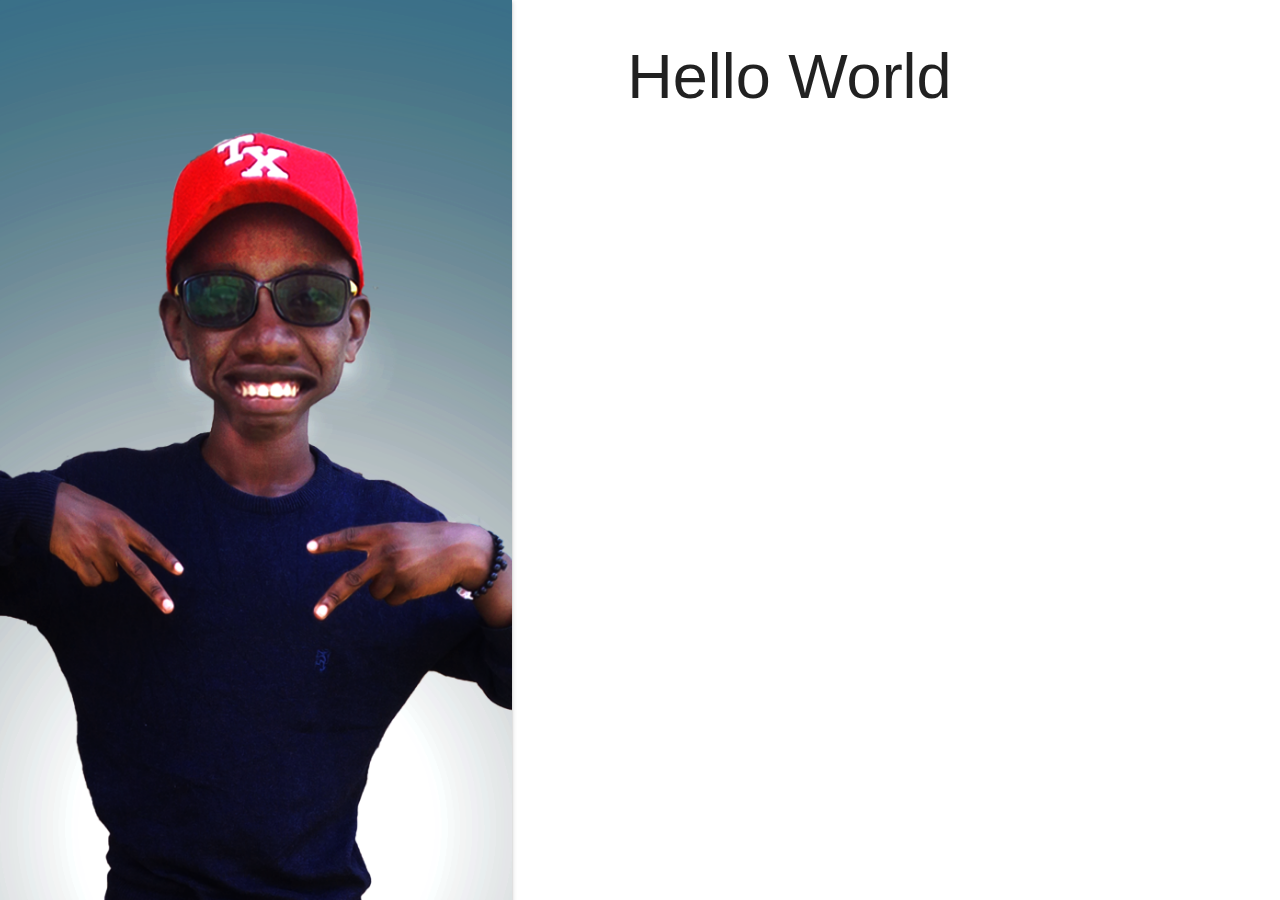
==== index.html @ 79f663bb "Initial commit" ====
<!DOCTYPE html>
<html lang="en">
<head>
    <meta charset="UTF-8">
    <meta name="viewport" content="width=device-width, initial-scale=1.0">
    <title>Kelvin Kiptum Kiprop</title>
    <link rel="stylesheet" href="res/css/materialize.min.css">
    <link rel="stylesheet" href="res/css/all.min.css">
    <link rel="stylesheet" href="res/css/index.css">
</head>
<body>
<header>
    <ul id="slide-out" class="sidenav sidenav-fixed">
    </ul>
</header>
<main>
<div class="container">
    <h1>Hello World</h1>
</div>
</main>
<script src="res/js/jquery.min.js"></script>
<script src="res/js/materialize.min.js"></script>
<script src="res/js/index.js"></script>
</body>
</html>
---- res/css/index.css ----
header, main, footer {
  padding-left: 40%; }

header ul {
  background: url("../images/Caricature-Crop.png");
  background-position: center;
  background-size: cover;
  width: 40% !important; }

/*# sourceMappingURL=index.css.map */
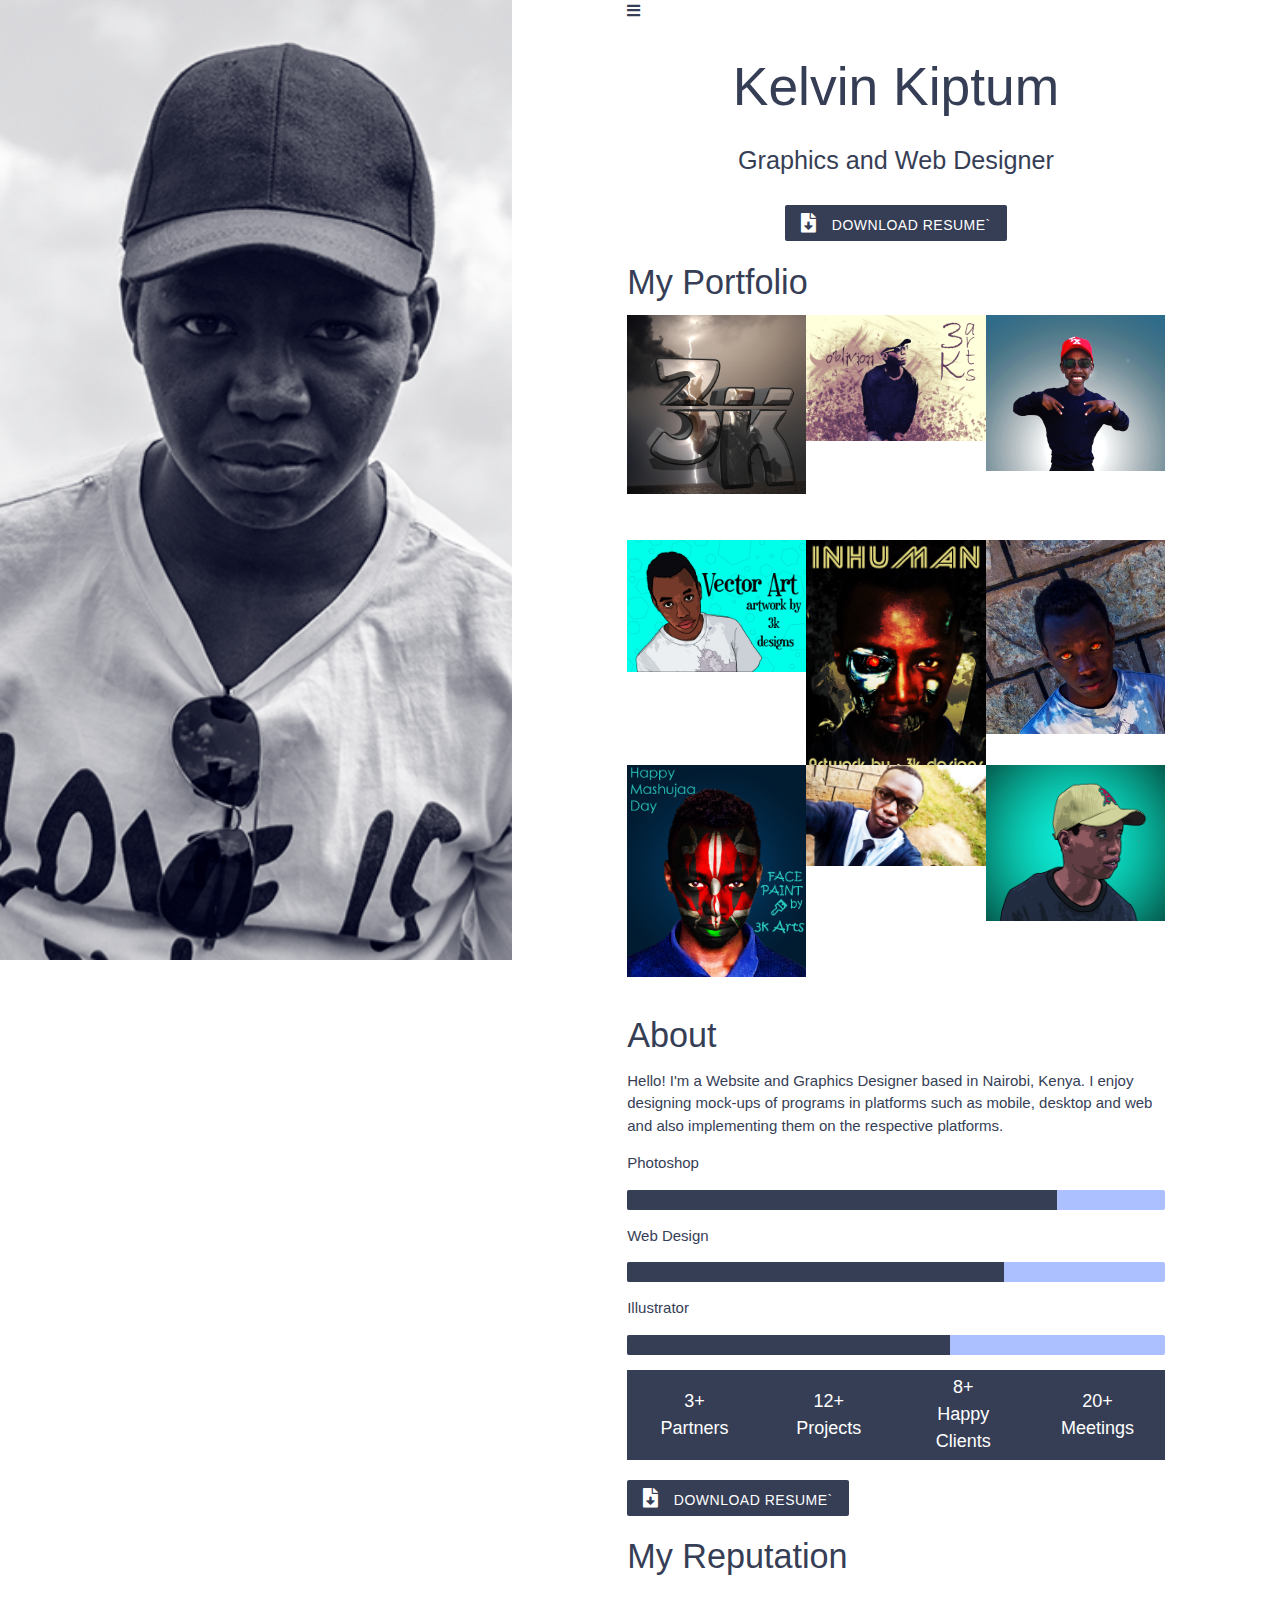
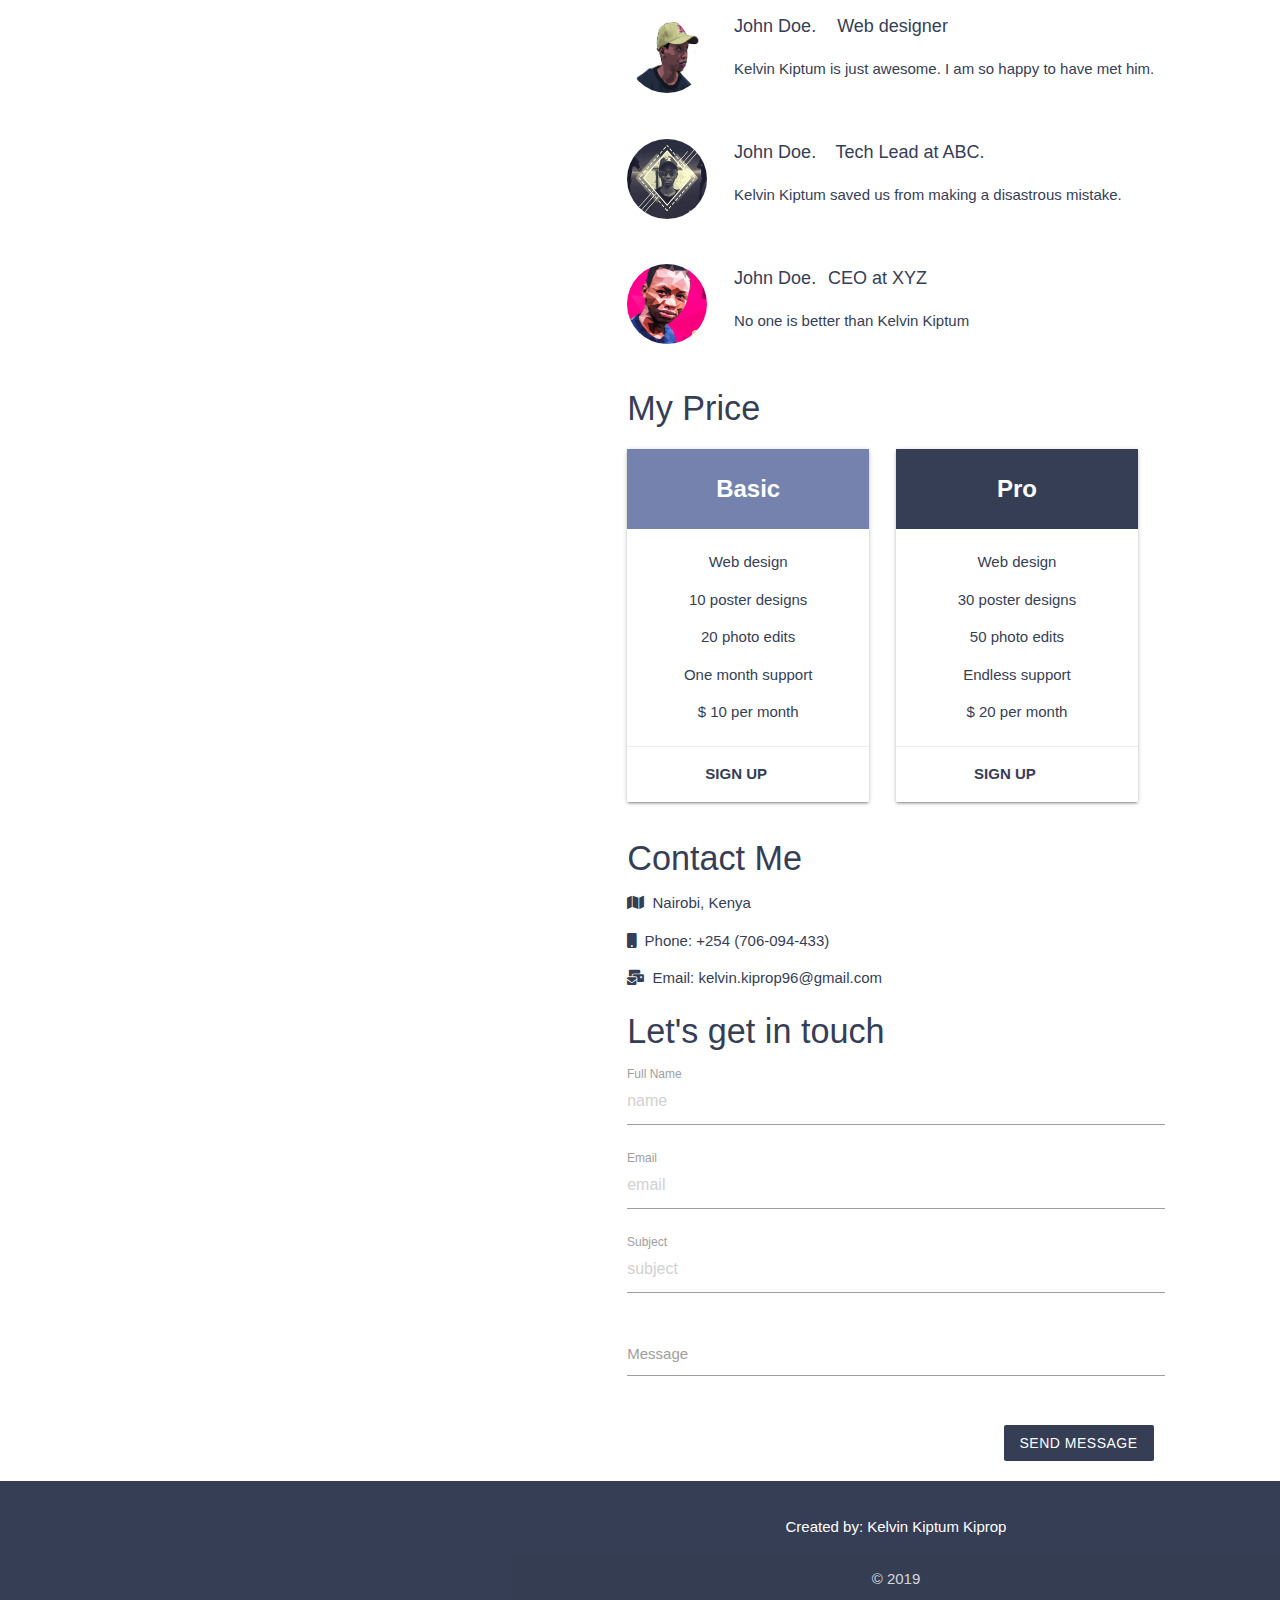
==== commit 9a043072: "Initial commit" ====
--- a/index.html
+++ b/index.html
@@ -14,11 +14,183 @@
     </ul>
 </header>
 <main>
-<div class="container">
-    <h1>Hello World</h1>
-</div>
+    <div class="container">
+        <div class="menu">
+            <i class="fas fa-bars"></i>
+        </div>
+        <div class="portfolio-intro center-align">
+            <h2 class="">Kelvin Kiptum</h2>
+            <p class="flow-text">Graphics and Web Designer</p>
+            <button class="waves-effect waves-light btn"><i class="fas fa-file-download">&nbsp;&nbsp;</i> Download
+                Resume`
+            </button>
+        </div>
+        <div class="portfolio-works">
+            <h4>My Portfolio</h4>
+            <div class="row">
+                <div class="col m4 s6 image-container">
+                    <img src="res/images/portfolio/3k%203D.png" alt="">
+                </div>
+                <div class="col m4 s6 image-container">
+                    <img src="res/images/portfolio/Artistic%20Look.png" alt="">
+                </div>
+                <div class="col m4 s6 image-container">
+                    <img src="res/images/portfolio/Caricature-Crop.png" alt="">
+                </div>
+                <div class="col m4 s6 image-container">
+                    <img src="res/images/portfolio/Cartoon%20v1.png" alt="">
+                </div>
+                <div class="col m4 s6 image-container">
+                    <img src="res/images/portfolio/Cyborg%20v2.3.2.png" alt="">
+                </div>
+                <div class="col m4 s6 image-container">
+                    <img src="res/images/portfolio/Eye%20color.png" alt="">
+                </div>
+                <div class="col m4 s6 image-container">
+                    <img src="res/images/portfolio/Face%20Paint.png" alt="">
+                </div>
+                <div class="col m4 s6 image-container">
+                    <img src="res/images/portfolio/Retouch.jpg" alt="">
+                </div>
+                <div class="col m4 s6 image-container">
+                    <img src="res/images/portfolio/Vector%20art2.png" alt="">
+                </div>
+            </div>
+        </div>
+        <div class="portfolio-about">
+            <h4>About</h4>
+            <p>Hello! I'm a Website and Graphics Designer based in Nairobi, Kenya. I enjoy designing mock-ups of
+                programs in platforms such as mobile, desktop and web and also implementing them on the respective
+                platforms.</p>
+        </div>
+        <div class="portfolio-skills">
+            <p>Photoshop</p>
+            <div class="progress">
+                <div class="determinate" style="width: 80%"></div>
+            </div>
+            <p>Web Design</p>
+            <div class="progress">
+                <div class="determinate" style="width: 70%"></div>
+            </div>
+            <p>Illustrator</p>
+            <div class="progress">
+                <div class="determinate" style="width: 60%"></div>
+            </div>
+            <div class="project-stats row center-align valign-wrapper">
+                <p class="col s3">3+ <br>Partners</p>
+                <p class="col s3">12+ <br>Projects</p>
+                <p class="col s3">8+ <br>Happy Clients</p>
+                <p class="col s3">20+ <br>Meetings</p>
+            </div>
+            <button class="waves-effect waves-light btn"><i class="fas fa-file-download">&nbsp;&nbsp;</i> Download
+                Resume`
+            </button>
+            <div class="portfolio-reputation">
+                <h4>My Reputation</h4>
+                <div class="reputation-content valign-wrapper">
+                    <img src="res/images/avatars/Vector%20art2.jpg" class="circle responsive-img" alt="">
+                    <div class="reputation-text row">
+                        <p>John Doe.<span>Web designer</span></p>
+                        <p>Kelvin Kiptum is just awesome. I am so happy to have met him.</p>
+                    </div>
+                </div>
+                <div class="reputation-content valign-wrapper">
+                    <img src="res/images/avatars/3KWallpaper-10938236Crop.png" class="circle responsive-img" alt="">
+                    <div class="reputation-text row">
+                        <p>John Doe.<span>Tech Lead at ABC.</span></p>
+                        <p>Kelvin Kiptum saved us from making a disastrous mistake.</p>
+                    </div>
+                </div>
+                <div class="reputation-content valign-wrapper">
+                    <img src="res/images/avatars/Low%20Poly2Crop.png" class="circle responsive-img" alt="">
+                    <div class="reputation-text row">
+                        <p>John Doe.<span>CEO at XYZ</span></p>
+                        <p>No one is better than Kelvin Kiptum</p>
+                    </div>
+                </div>
+            </div>
+            <div class="portfolio-price row">
+                <h4>My Price</h4>
+                <div class="col s12 m6">
+                    <div class="card">
+                        <div class="card-content center-align">
+                            <span class="card-title basic-title">Basic</span>
+                            <ul>
+                                <li>Web design</li>
+                                <li>10 poster designs</li>
+                                <li>20 photo edits</li>
+                                <li>One month support</li>
+                                <li>$ 10 per month</li>
+                            </ul>
+                        </div>
+                        <div class="card-action center-align">
+                            <a href="#">Sign up</a>
+                        </div>
+                    </div>
+                </div>
+                <div class="col s12 m6">
+                    <div class="card">
+                        <div class="card-content center-align">
+                            <span class="card-title pro-title">Pro</span>
+                            <ul>
+                                <li>Web design</li>
+                                <li>30 poster designs</li>
+                                <li>50 photo edits</li>
+                                <li>Endless support</li>
+                                <li>$ 20 per month</li>
+                            </ul>
+                        </div>
+                        <div class="card-action center-align">
+                            <a href="#">Sign up</a>
+                        </div>
+                    </div>
+                </div>
+            </div>
+            <div class="portfolio-contact-me">
+                <h4>Contact Me</h4>
+                <p><i class="fas fa-map"></i>&nbsp;&nbsp;Nairobi, Kenya</p>
+                <p><i class="fas fa-mobile"></i>&nbsp;&nbsp;Phone: +254 (706-094-433)</p>
+                <p><i class="fas fa-mail-bulk"></i>&nbsp;&nbsp;Email: kelvin.kiprop96@gmail.com</p>
+            </div>
+            <div class="portfolio-contact-form row">
+                <h4>Let's get in touch</h4>
+                <form class="col s12">
+                    <div class="row">
+                        <div class="input-field col s12">
+                            <input placeholder="name" id="fullName" type="text" class="validate">
+                            <label for="fullName">Full Name</label>
+                        </div>
+                        <div class="input-field col s12">
+                            <input placeholder="email" id="email" type="email" class="validate">
+                            <label for="email">Email</label>
+                        </div>
+                        <div class="input-field col s12">
+                            <input placeholder="subject" id="subject" type="text" class="validate">
+                            <label for="subject">Subject</label>
+                        </div>
+                        <div class="input-field col s12">
+                            <textarea id="message" class="materialize-textarea"></textarea>
+                            <label for="message">Message</label>
+                        </div>
+                    </div>
+                    <div class="col s12 right-align">
+                        <button class="waves-effect waves-light btn">Send Message</button>
+                    </div>
+                </form>
+            </div>
+        </div>
+    </div>
 </main>
-<script src="res/js/jquery.min.js"></script>
+<footer class="page-footer">
+    <div class="container">
+        <p class="center-align">Created by: Kelvin Kiptum Kiprop</p>
+    </div>
+    <div class="footer-copyright">
+        <div class="container center-align">
+            © 2019
+        </div>
+    </div>
+</footer>
 <script src="res/js/materialize.min.js"></script>
 <script src="res/js/index.js"></script>
 </body>
--- a/res/css/index.css
+++ b/res/css/index.css
@@ -1,10 +1,85 @@
 header, main, footer {
-  padding-left: 40%; }
+  padding-left: 40%;
+  color: #363e56; }
+
+button {
+  box-shadow: none !important;
+  background-color: #363e56 !important; }
+  button:hover, button:focus {
+    background-color: #acbfff !important;
+    color: #363e56;
+    transition: all ease-in-out 200ms; }
 
 header ul {
-  background: url("../images/Caricature-Crop.png");
+  background: url("../images/jane doe.png");
   background-position: center;
   background-size: cover;
   width: 40% !important; }
+header .sidenav {
+  box-shadow: none; }
+
+main .container .portfolio-works .col {
+  padding: 0; }
+main .container .portfolio-works .image-container {
+  height: 15em; }
+  main .container .portfolio-works .image-container img {
+    width: 100%; }
+main .container .portfolio-about {
+  margin-top: 5%; }
+main .container .portfolio-skills .progress {
+  height: 20px;
+  background-color: #acbfff; }
+  main .container .portfolio-skills .progress .determinate {
+    background-color: #363e56; }
+main .container .portfolio-skills .project-stats {
+  background-color: #363e56;
+  height: 90px;
+  color: white; }
+  main .container .portfolio-skills .project-stats p {
+    font-size: 1.2em;
+    font-weight: 500; }
+main .container .portfolio-reputation img {
+  width: 80px;
+  height: 80px; }
+main .container .portfolio-reputation .reputation-text {
+  margin-left: 5%;
+  padding-top: 1%; }
+  main .container .portfolio-reputation .reputation-text p:first-of-type {
+    font-weight: 500;
+    font-size: 1.2em; }
+  main .container .portfolio-reputation .reputation-text span {
+    font-weight: 300;
+    margin-left: 5%; }
+main .container .portfolio-price .col {
+  padding: 0 5% 0 0; }
+main .container .portfolio-price .card-content {
+  padding: 0; }
+  main .container .portfolio-price .card-content .card-title {
+    padding: 1em 0;
+    font-weight: 600; }
+  main .container .portfolio-price .card-content .basic-title {
+    background-color: #7582ad;
+    color: white; }
+  main .container .portfolio-price .card-content .pro-title {
+    background-color: #363e56;
+    color: white; }
+  main .container .portfolio-price .card-content ul li {
+    padding: 0.5em 0; }
+main .container .portfolio-price .card-action a {
+  color: #363e56 !important;
+  font-weight: 600; }
+  main .container .portfolio-price .card-action a:hover, main .container .portfolio-price .card-action a:focus {
+    color: #acbfff !important;
+    text-decoration: underline;
+    transition: all ease-in-out 200ms; }
+main .container .portfolio-price .card:hover, main .container .portfolio-price .card:focus {
+  box-shadow: none;
+  border: 1px solid #363e56;
+  transition: all ease-in-out 200ms; }
+main .container .portfolio-contact-form form {
+  padding: 0; }
+
+footer {
+  background-color: #363e56 !important; }
 
 /*# sourceMappingURL=index.css.map */
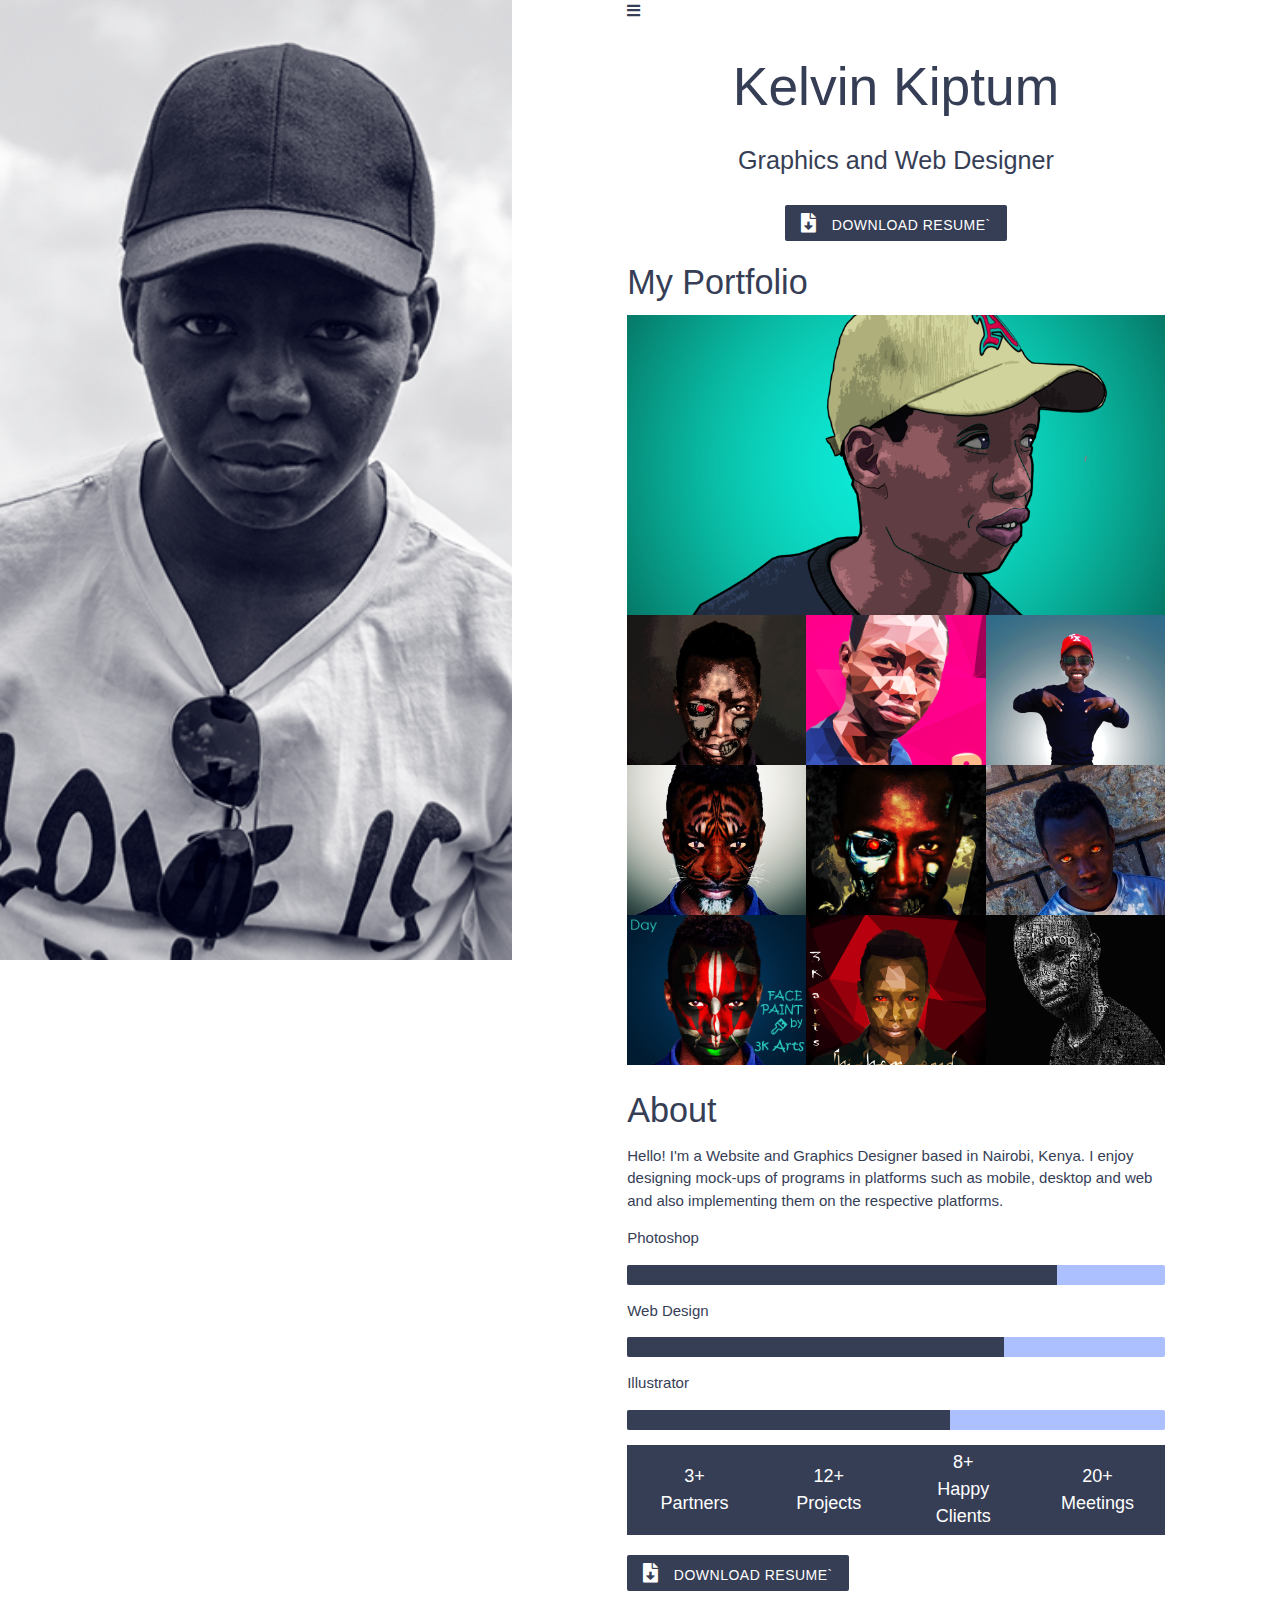
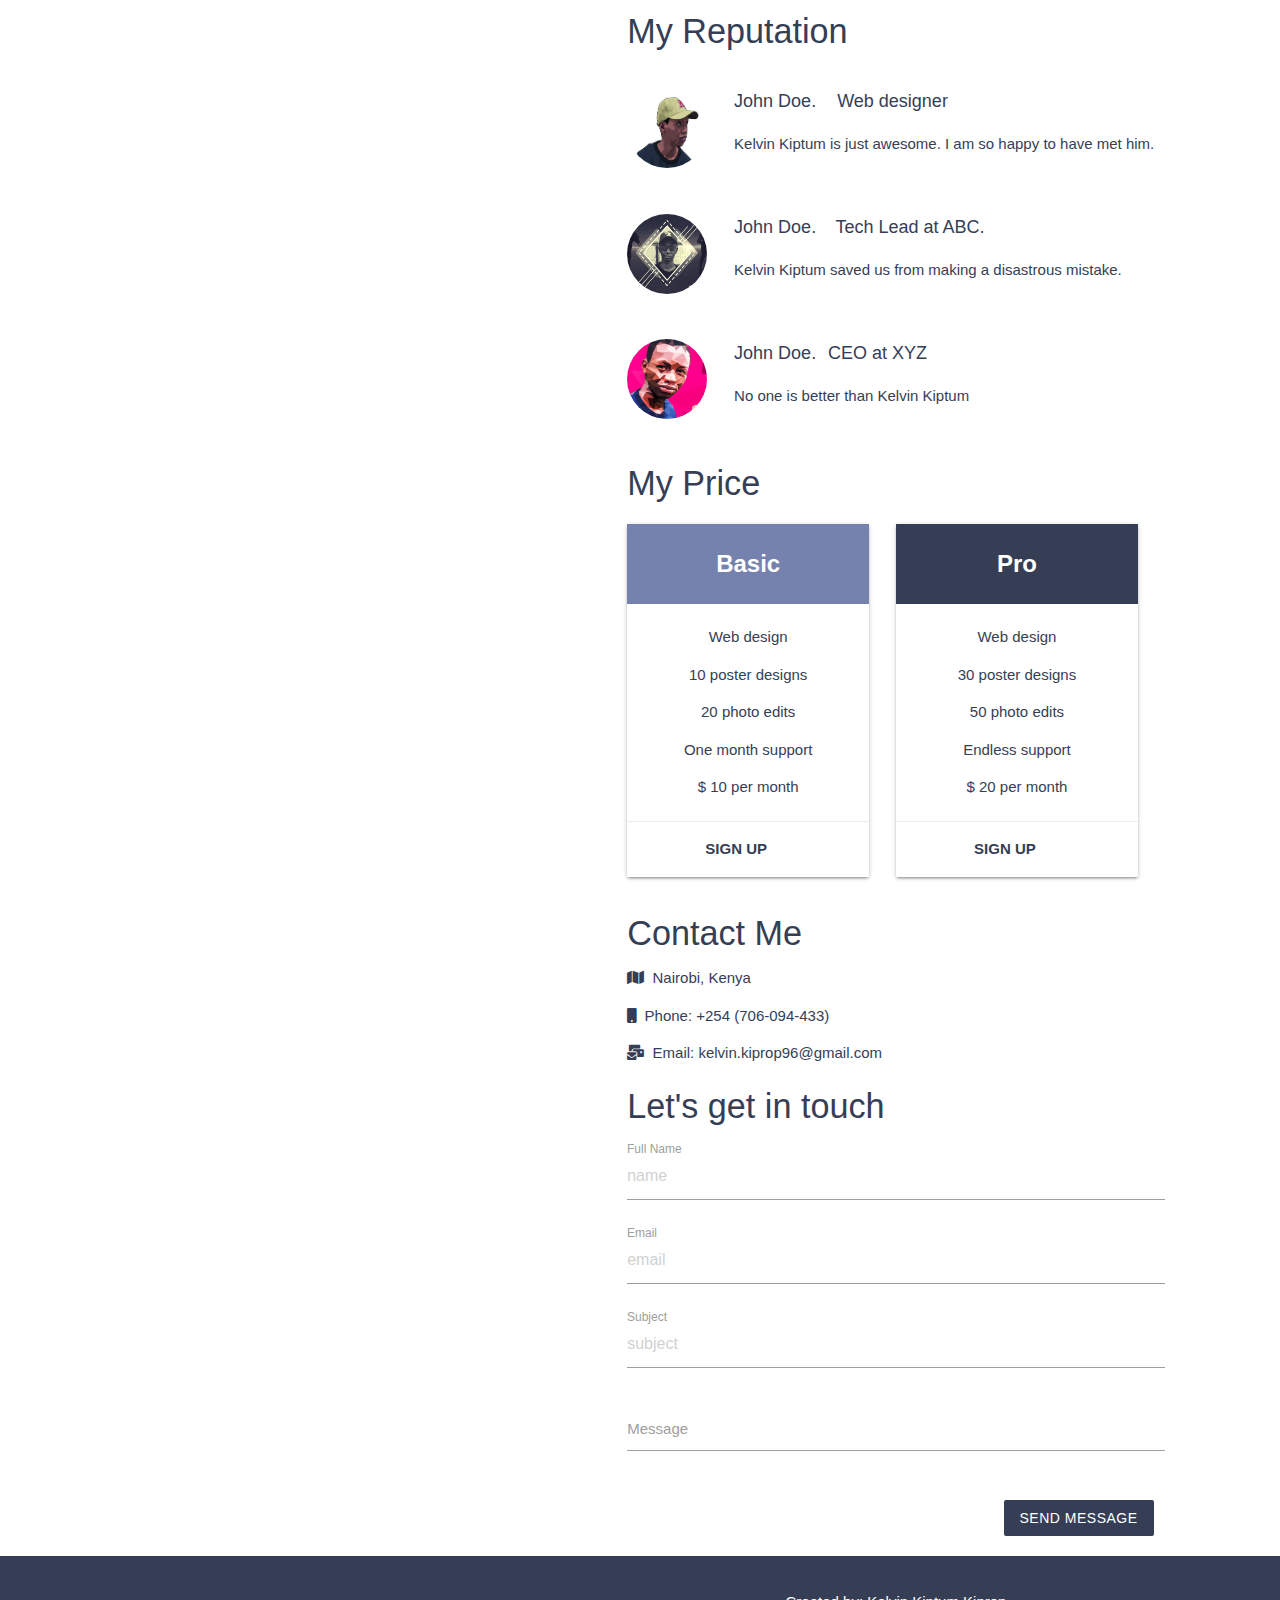
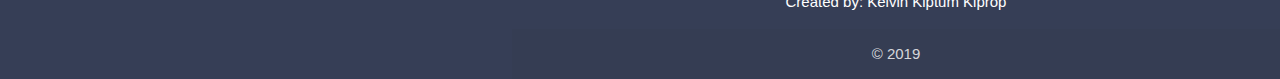
==== commit ed218ff9: "changed works gallery layout added new images" ====
--- a/index.html
+++ b/index.html
@@ -28,32 +28,35 @@
         <div class="portfolio-works">
             <h4>My Portfolio</h4>
             <div class="row">
-                <div class="col m4 s6 image-container">
-                    <img src="res/images/portfolio/3k%203D.png" alt="">
-                </div>
-                <div class="col m4 s6 image-container">
-                    <img src="res/images/portfolio/Artistic%20Look.png" alt="">
-                </div>
-                <div class="col m4 s6 image-container">
-                    <img src="res/images/portfolio/Caricature-Crop.png" alt="">
-                </div>
-                <div class="col m4 s6 image-container">
-                    <img src="res/images/portfolio/Cartoon%20v1.png" alt="">
-                </div>
-                <div class="col m4 s6 image-container">
-                    <img src="res/images/portfolio/Cyborg%20v2.3.2.png" alt="">
-                </div>
-                <div class="col m4 s6 image-container">
-                    <img src="res/images/portfolio/Eye%20color.png" alt="">
-                </div>
-                <div class="col m4 s6 image-container">
-                    <img src="res/images/portfolio/Face%20Paint.png" alt="">
-                </div>
-                <div class="col m4 s6 image-container">
-                    <img src="res/images/portfolio/Retouch.jpg" alt="">
-                </div>
-                <div class="col m4 s6 image-container">
-                    <img src="res/images/portfolio/Vector%20art2.png" alt="">
+                <div class="col m12 s12 main-image-container">
+                    <img src="res/images/portfolio/Vector%20art2.png" alt="" class="vertical-center ">
+                </div>
+                <div class="col m4 s6 image-container">
+                    <img src="res/images/portfolio/Cyborg%20v2.1.2.png" alt="" class="vertical-center ">
+                </div>
+                <div class="col m4 s6 image-container">
+                    <img src="res/images/portfolio/Low%20Poly2Crop.png" alt="" class="vertical-center ">
+                </div>
+                <div class="col m4 s6 image-container">
+                    <img src="res/images/portfolio/Caricature-Crop.png" alt="" class="vertical-center ">
+                </div>
+                <div class="col m4 s6 image-container">
+                    <img src="res/images/portfolio/Tiger%20Face%20(2).png" alt="" class="vertical-center ">
+                </div>
+                <div class="col m4 s6 image-container">
+                    <img src="res/images/portfolio/Cyborg%20v2.3.2.png" alt="" class="vertical-center ">
+                </div>
+                <div class="col m4 s6 image-container">
+                    <img src="res/images/portfolio/Eye%20color.png" alt="" class="vertical-center ">
+                </div>
+                <div class="col m4 s6 image-container">
+                    <img src="res/images/portfolio/Face%20Paint.png" alt="" class="vertical-center ">
+                </div>
+                <div class="col m4 s6 image-container">
+                    <img src="res/images/portfolio/High%20End-AMber.png" alt="" class="vertical-center ">
+                </div>
+                <div class="col m4 s6 image-container">
+                    <img src="res/images/portfolio/Text%20Potrait%20bw.png" alt="" class="vertical-center ">
                 </div>
             </div>
         </div>
--- a/res/css/index.css
+++ b/res/css/index.css
@@ -10,6 +10,13 @@
     color: #363e56;
     transition: all ease-in-out 200ms; }
 
+.vertical-center {
+  margin: 0;
+  position: absolute;
+  top: 50%;
+  -ms-transform: translateY(-50%);
+  transform: translateY(-50%); }
+
 header ul {
   background: url("../images/jane doe.png");
   background-position: center;
@@ -20,9 +27,17 @@
 
 main .container .portfolio-works .col {
   padding: 0; }
+main .container .portfolio-works .main-image-container {
+  height: 20em; }
 main .container .portfolio-works .image-container {
-  height: 15em; }
-  main .container .portfolio-works .image-container img {
+  height: 10em; }
+main .container .portfolio-works .main-image-container, main .container .portfolio-works .image-container {
+  position: relative;
+  background-position: center;
+  background-repeat: no-repeat;
+  background-size: cover;
+  overflow: hidden; }
+  main .container .portfolio-works .main-image-container img, main .container .portfolio-works .image-container img {
     width: 100%; }
 main .container .portfolio-about {
   margin-top: 5%; }
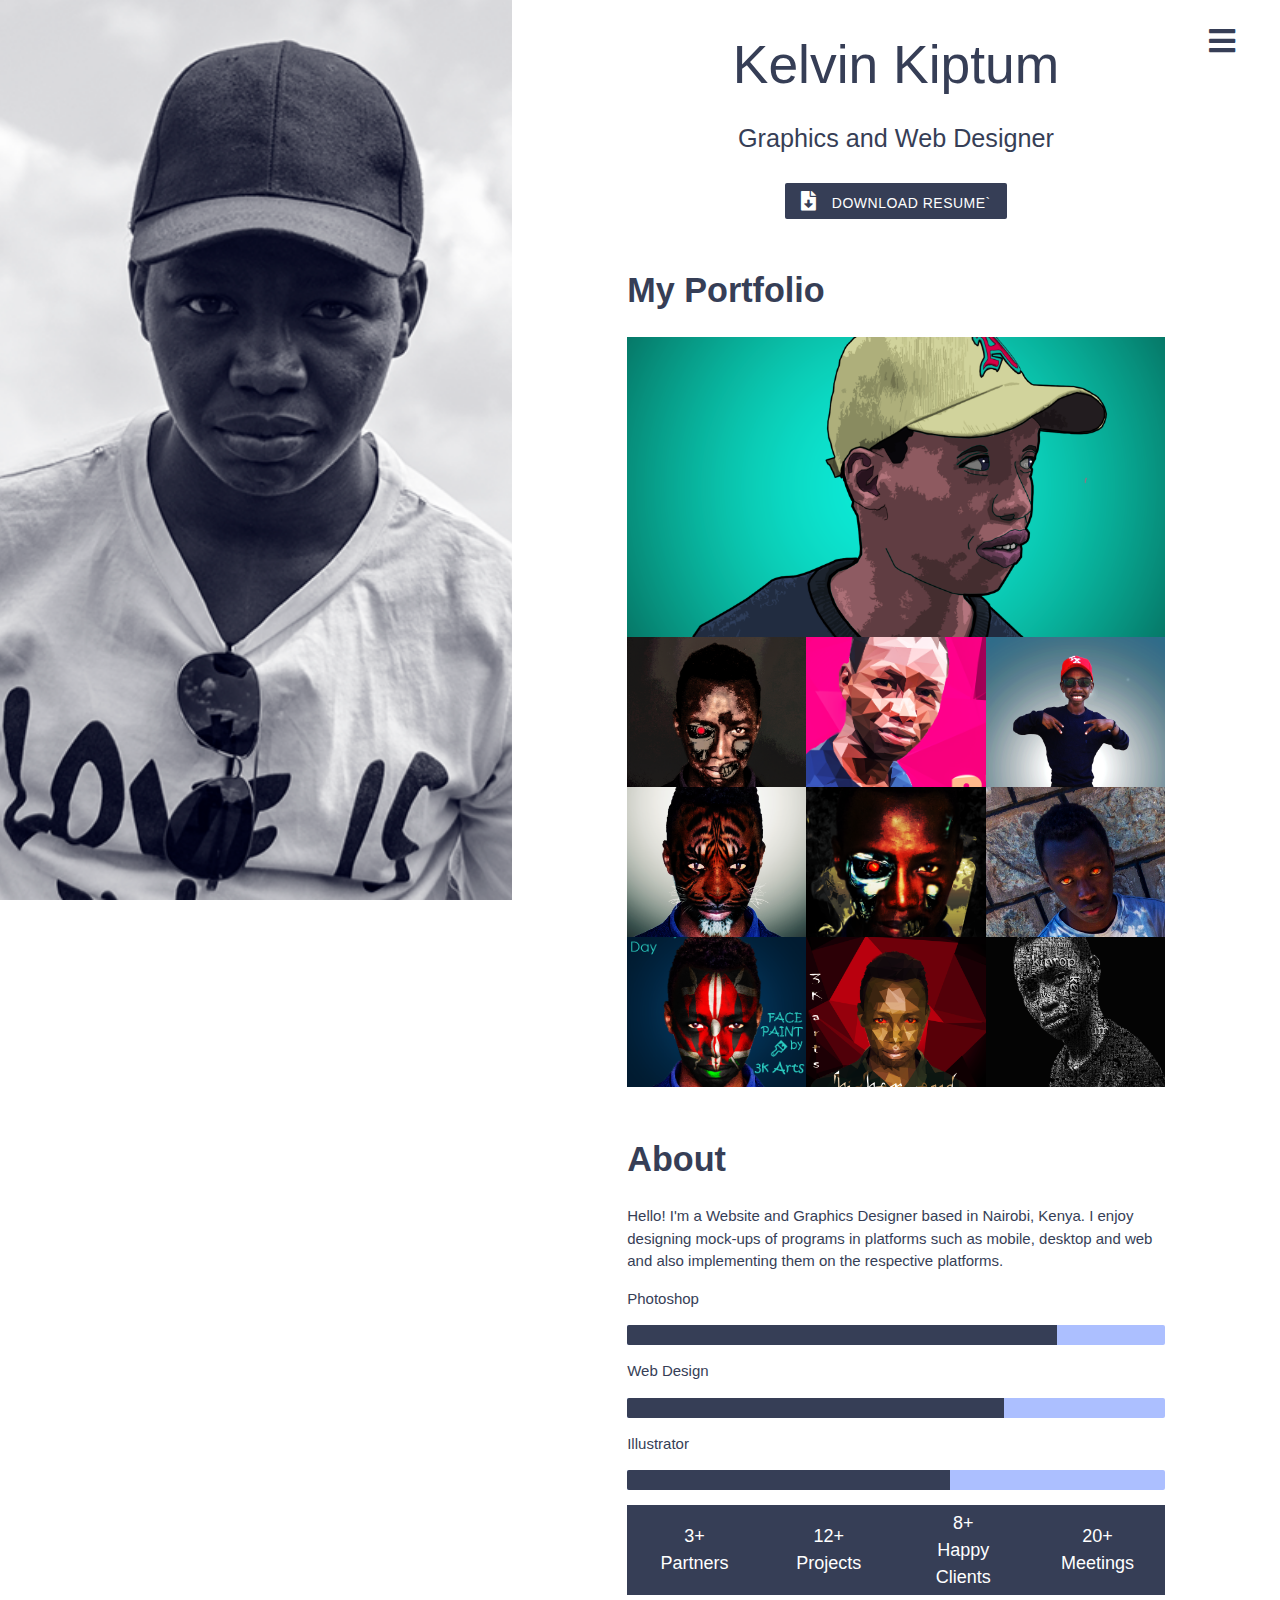
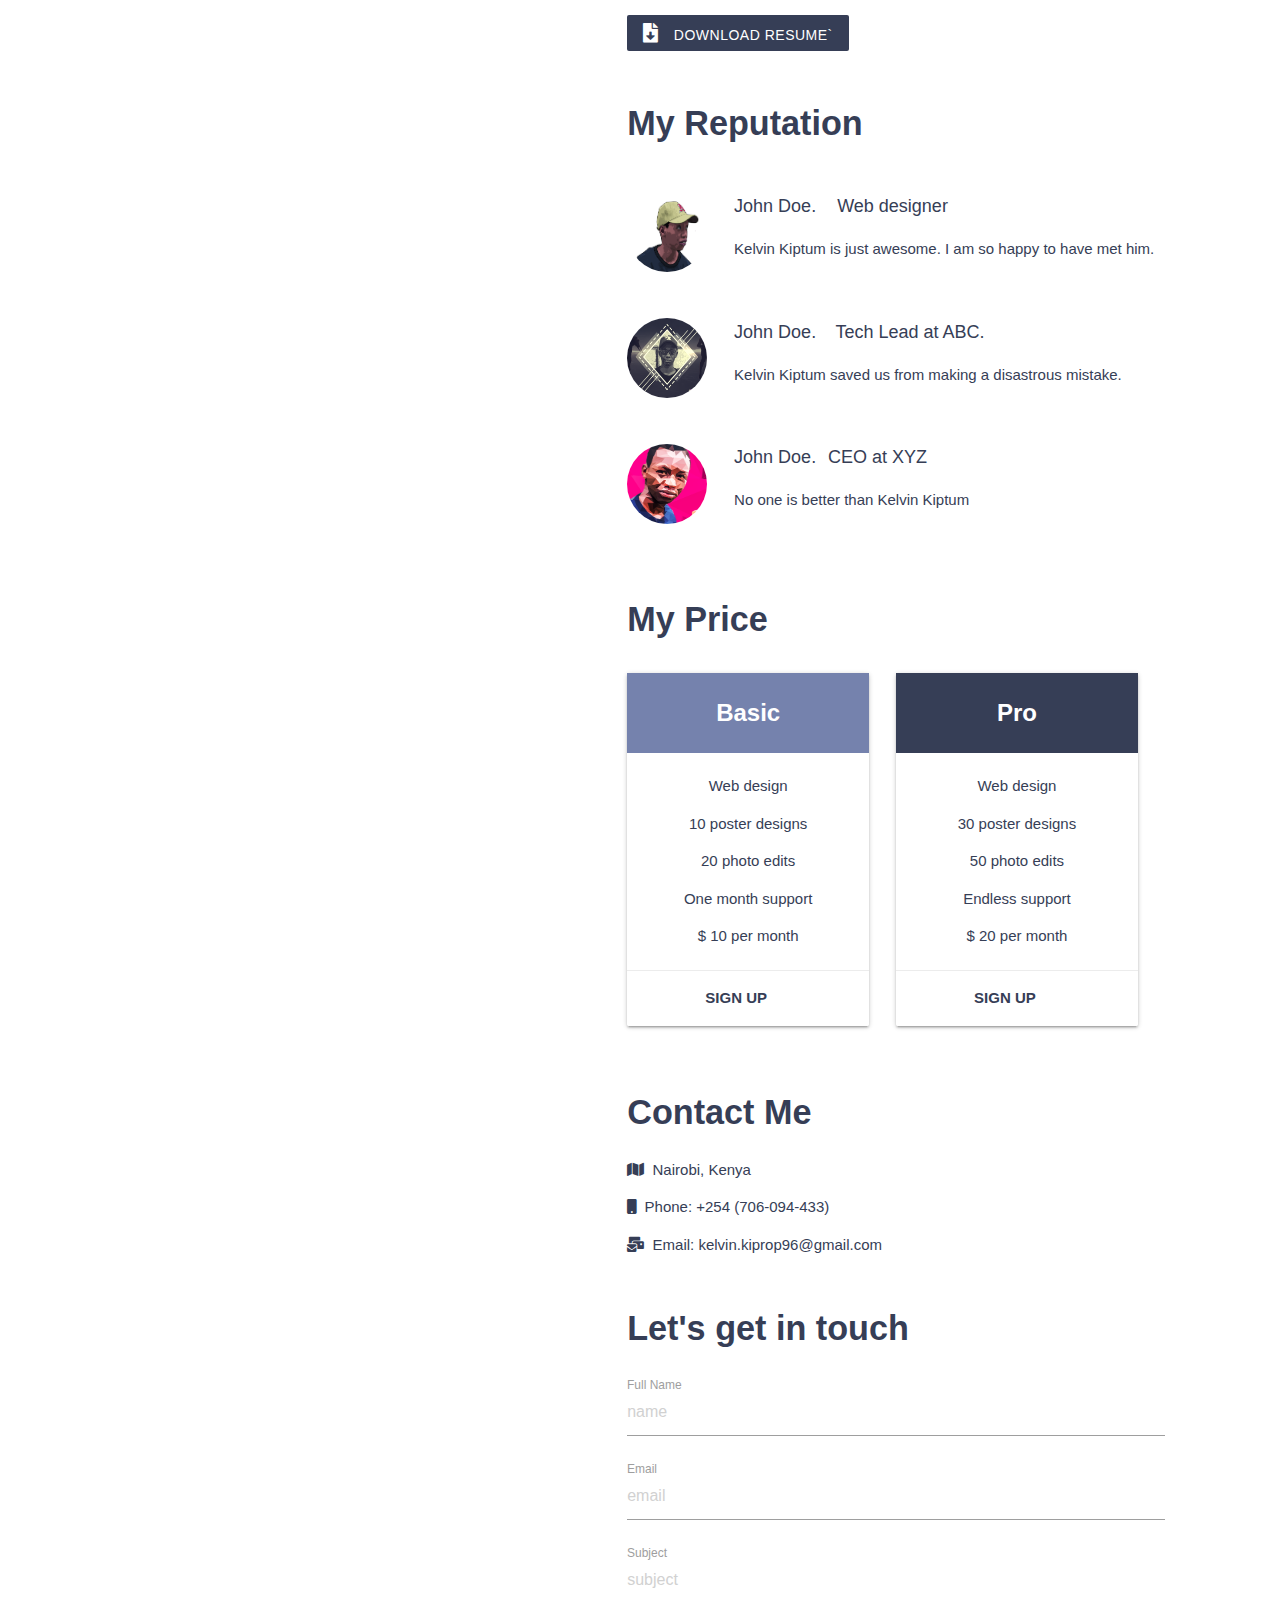
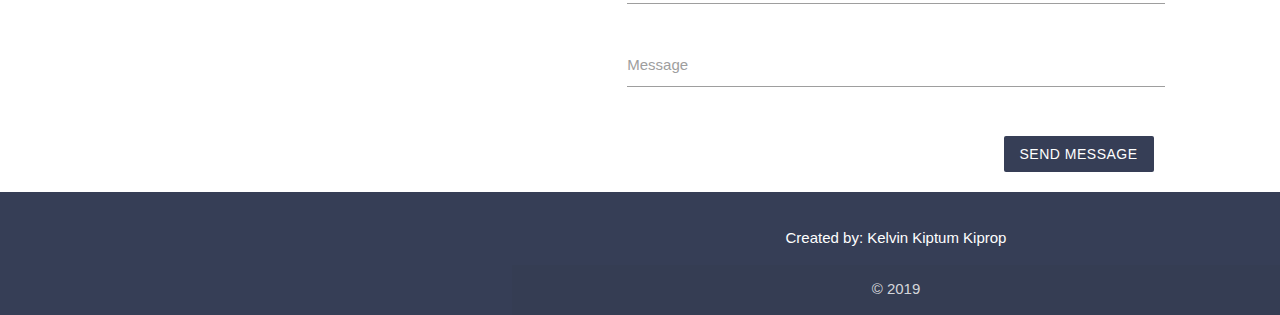
==== commit 672ede6f: "rwd design complete changes in design added sidenav overlay" ====
--- a/index.html
+++ b/index.html
@@ -16,11 +16,14 @@
 <main>
     <div class="container">
         <div class="menu">
-            <i class="fas fa-bars"></i>
-        </div>
-        <div class="portfolio-intro center-align">
+            <a href="#mySidenav" onclick="openNav()" id="openMainMenu"><i class="fas fa-bars"></i></a>
+        </div>
+        <div class="portfolio-intro center-align row">
             <h2 class="">Kelvin Kiptum</h2>
             <p class="flow-text">Graphics and Web Designer</p>
+            <div class="col s12 show-avatar">
+                <img src="res/images/jane%20doe.png" alt="" class="">
+            </div>
             <button class="waves-effect waves-light btn"><i class="fas fa-file-download">&nbsp;&nbsp;</i> Download
                 Resume`
             </button>
@@ -183,6 +186,15 @@
             </div>
         </div>
     </div>
+    <div id="mySidenav" class="sidenav">
+        <a href="javascript:void(0)" class="closebtn" onclick="closeNav()">&times;</a>
+        <div class="menu-content vertical-center">
+            <a href="#">About</a>
+            <a href="#">Services</a>
+            <a href="#">Clients</a>
+            <a href="#">Contact</a>
+        </div>
+    </div>
 </main>
 <footer class="page-footer">
     <div class="container">
--- a/res/css/index.css
+++ b/res/css/index.css
@@ -17,6 +17,38 @@
   -ms-transform: translateY(-50%);
   transform: translateY(-50%); }
 
+.show-avatar {
+  display: none; }
+
+.sidenav {
+  height: 100%;
+  width: 0;
+  position: fixed;
+  z-index: 999;
+  top: 0;
+  left: 0;
+  background-color: rgba(255, 255, 255, 0.95);
+  overflow-x: hidden;
+  transition: 0.5s;
+  padding-top: 60px;
+  box-shadow: -10px 6px 20px 0 #d1d1d1; }
+  .sidenav a {
+    padding: 8px 8px 8px 32px;
+    text-decoration: none;
+    font-size: 25px;
+    color: #363e56;
+    display: block;
+    transition: 0.3s;
+    margin-left: 10px; }
+    .sidenav a:hover, .sidenav a:focus {
+      color: #acbfff; }
+  .sidenav .closebtn {
+    position: absolute;
+    top: 0;
+    right: 25px;
+    font-size: 5em;
+    margin-left: 50px; }
+
 header ul {
   background: url("../images/jane doe.png");
   background-position: center;
@@ -25,6 +57,17 @@
 header .sidenav {
   box-shadow: none; }
 
+main .container h4 {
+  font-weight: 600;
+  margin: 10% 0 5% 0; }
+main .container .menu a {
+  float: right;
+  margin: -3% -13% 0 0;
+  font-size: 2em;
+  color: #363e56; }
+  main .container .menu a:hover, main .container .menu a:focus {
+    color: #acbfff;
+    transition: all ease-in-out 200ms; }
 main .container .portfolio-works .col {
   padding: 0; }
 main .container .portfolio-works .main-image-container {
@@ -97,4 +140,20 @@
 footer {
   background-color: #363e56 !important; }
 
+@media only screen and (max-width: 992px) {
+  header, main, footer {
+    padding-left: 0; }
+
+  .menu a {
+    margin-right: -6% !important; }
+
+  .show-avatar {
+    display: block;
+    margin: 0 auto 15px auto; }
+    .show-avatar img {
+      width: 100%; } }
+@media only screen and (max-width: 480px) {
+  .menu a {
+    margin-right: -3% !important; } }
+
 /*# sourceMappingURL=index.css.map */
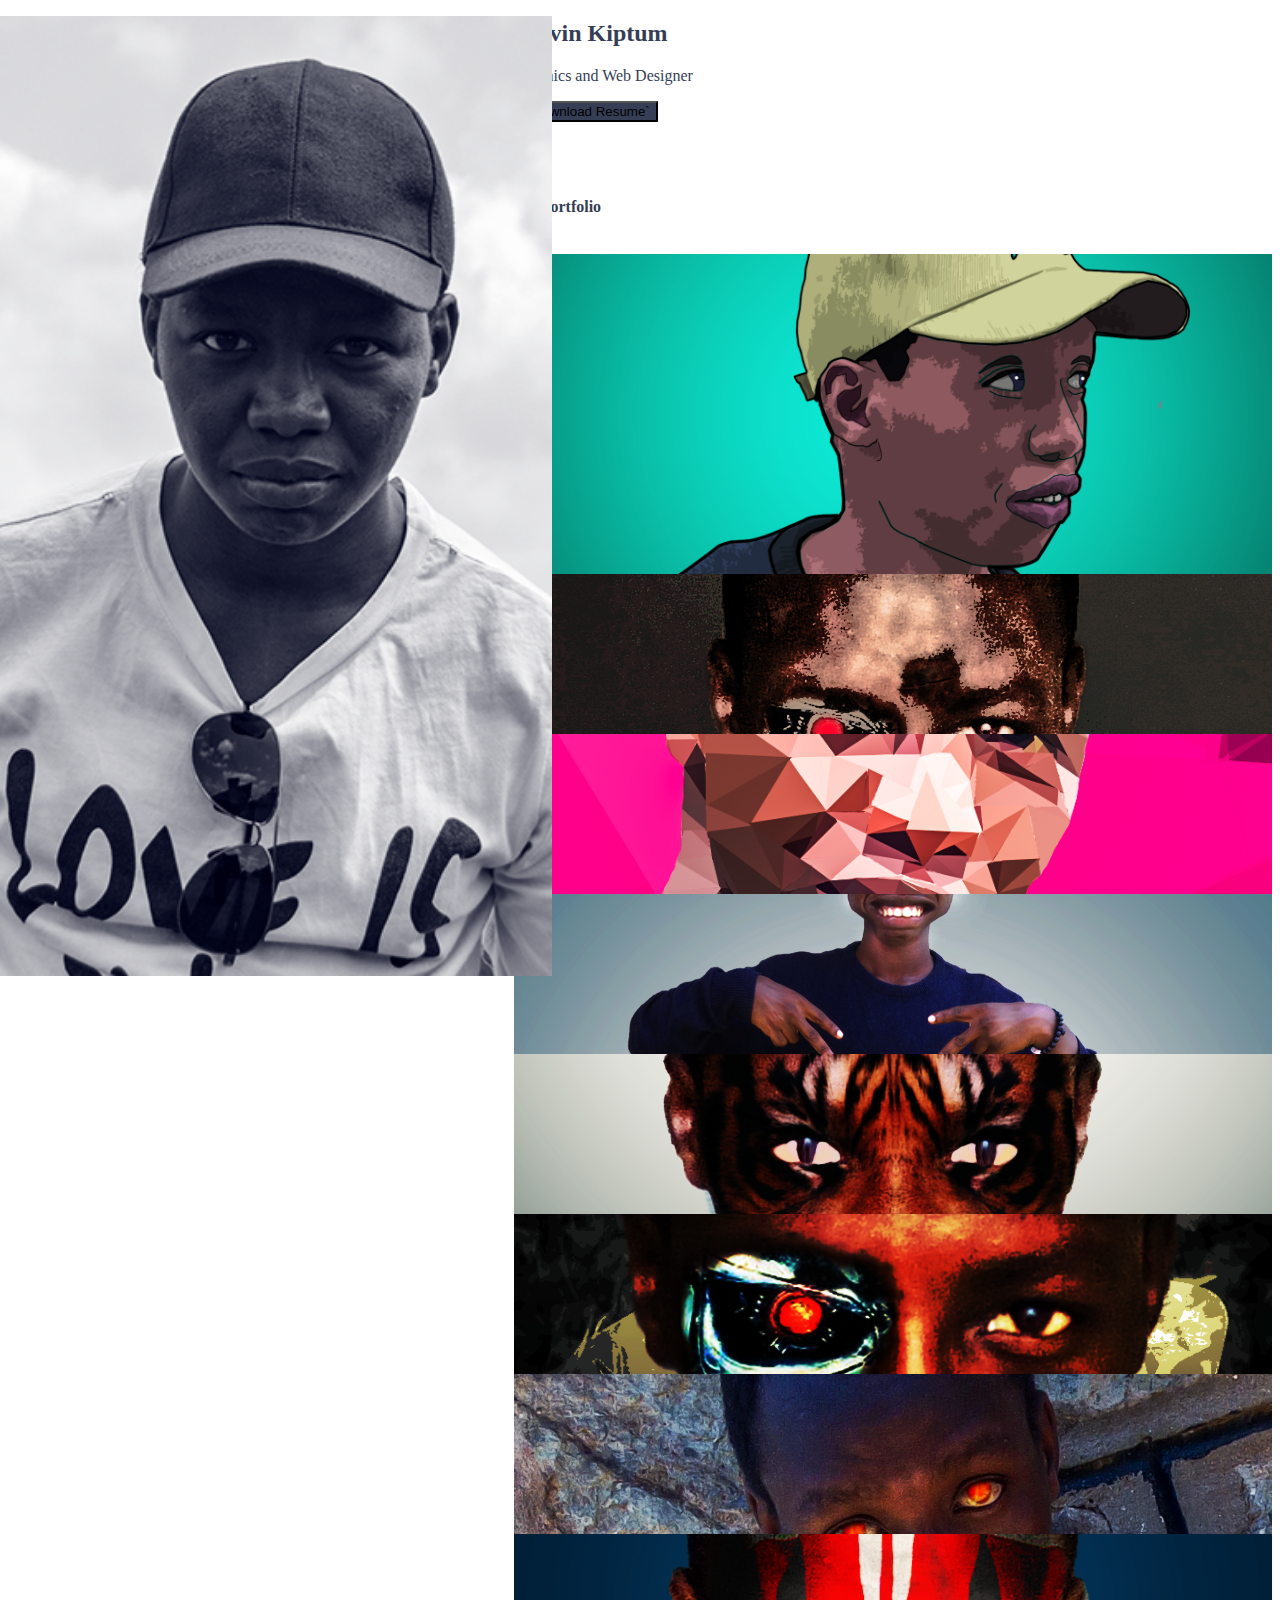
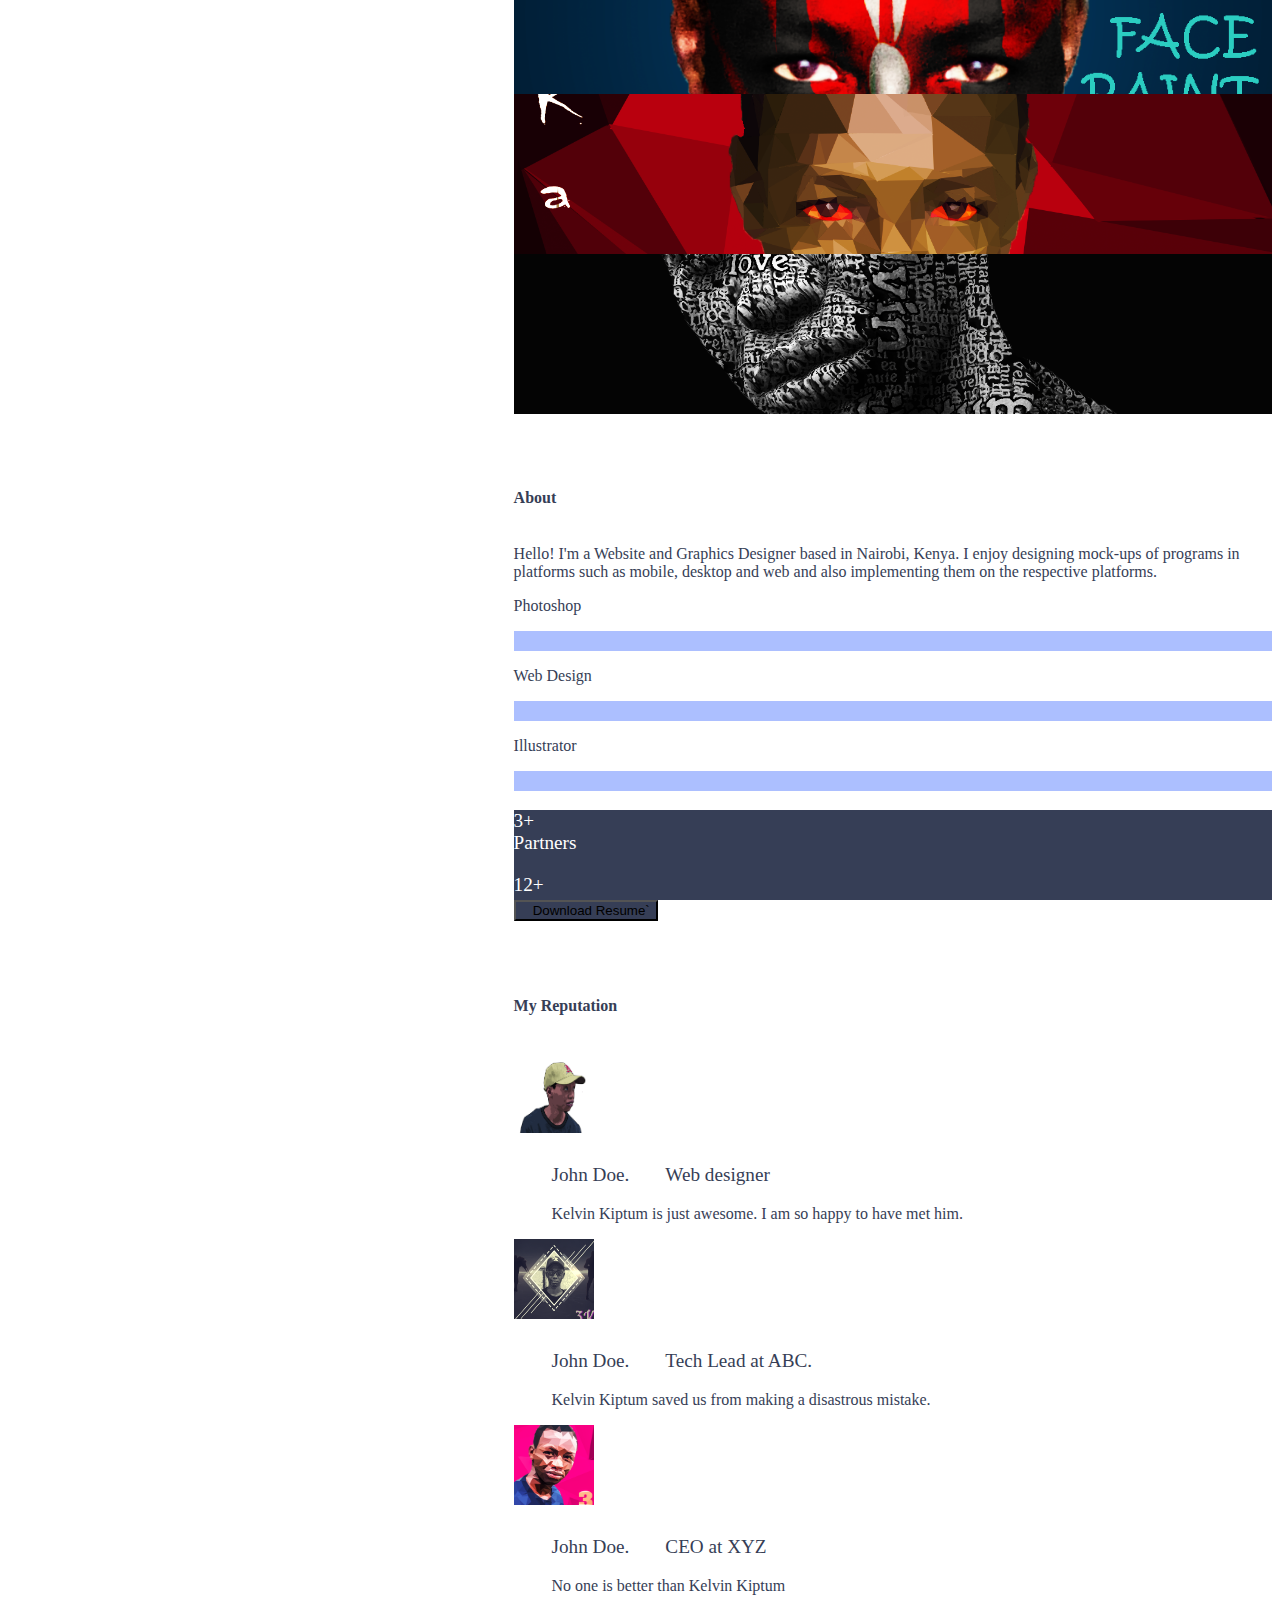
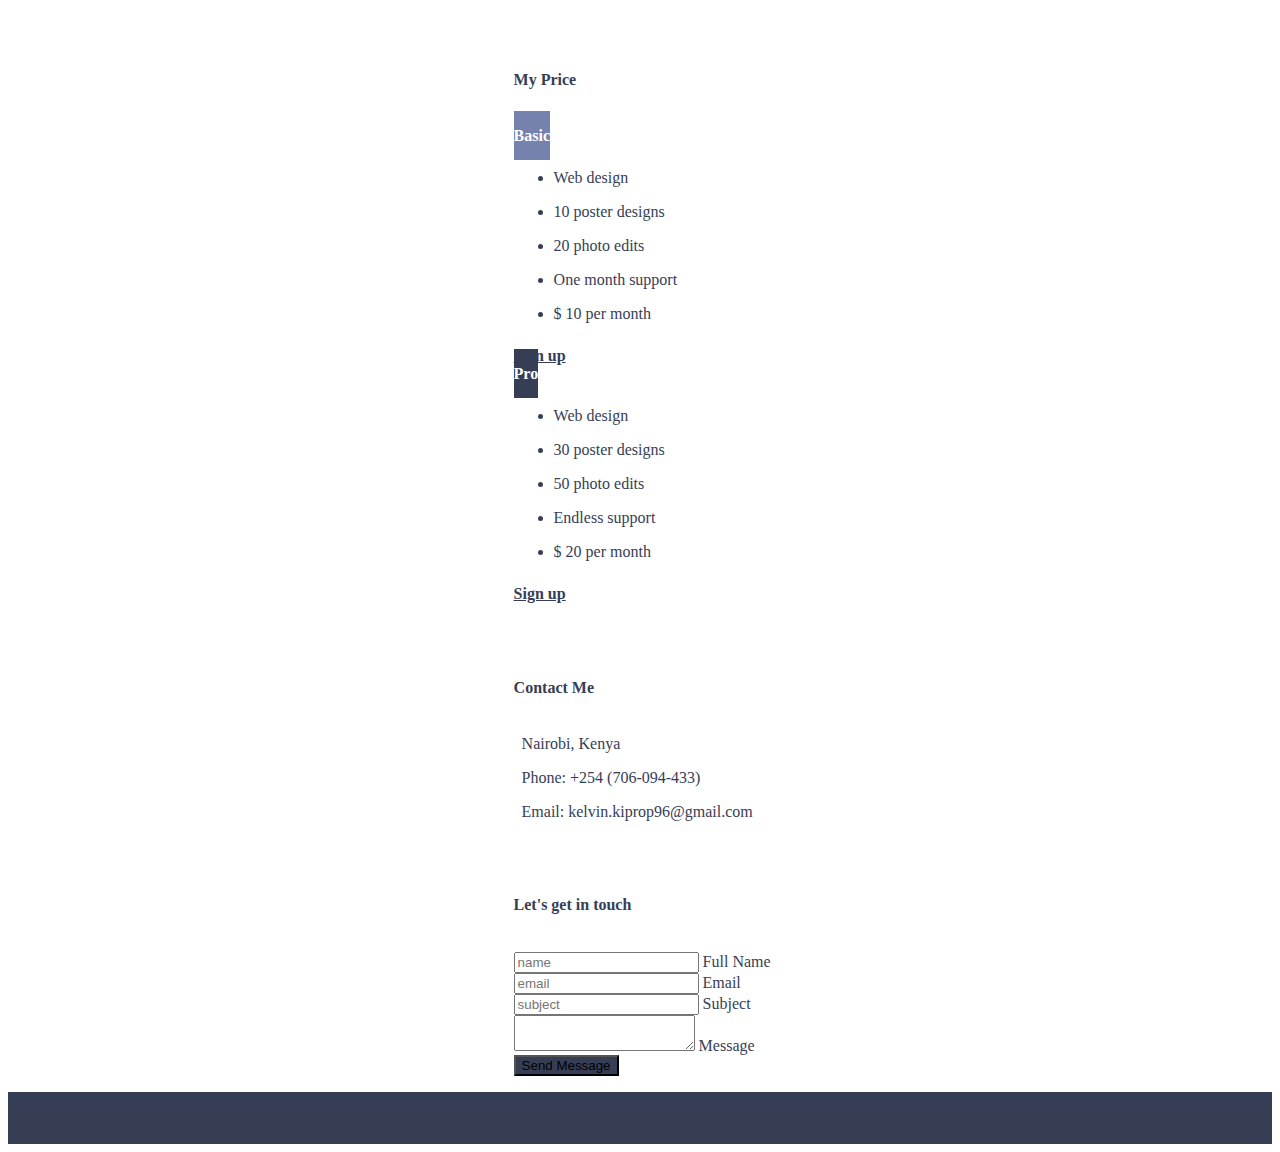
==== commit 0f3b0ff1: "# refactored assets for portfolio_jane_doe site" ====
--- a/index.html
+++ b/index.html
@@ -1,11 +1,11 @@
 <!DOCTYPE html>
 <html lang="en">
 <head>
+    <title>Kelvin Kiptum Kiprop</title>
     <meta charset="UTF-8">
     <meta name="viewport" content="width=device-width, initial-scale=1.0">
-    <title>Kelvin Kiptum Kiprop</title>
-    <link rel="stylesheet" href="res/css/materialize.min.css">
-    <link rel="stylesheet" href="res/css/all.min.css">
+    <link rel="stylesheet" href="../../assets/css/vendor/materialize.min.css">
+    <link rel="stylesheet" href="../../assets/css/vendor/all.css">
     <link rel="stylesheet" href="res/css/index.css">
 </head>
 <body>
@@ -18,7 +18,7 @@
         <div class="menu">
             <a href="#mySidenav" onclick="openNav()" id="openMainMenu"><i class="fas fa-bars"></i></a>
         </div>
-        <div class="portfolio-intro center-align row">
+        <div class="portfolio-intro center-align row" id="portfolioIntro">
             <h2 class="">Kelvin Kiptum</h2>
             <p class="flow-text">Graphics and Web Designer</p>
             <div class="col s12 show-avatar">
@@ -28,7 +28,7 @@
                 Resume`
             </button>
         </div>
-        <div class="portfolio-works">
+        <div class="portfolio-works" id="portfolioWorks">
             <h4>My Portfolio</h4>
             <div class="row">
                 <div class="col m12 s12 main-image-container">
@@ -63,13 +63,13 @@
                 </div>
             </div>
         </div>
-        <div class="portfolio-about">
+        <div class="portfolio-about" id="portfolioAbout">
             <h4>About</h4>
             <p>Hello! I'm a Website and Graphics Designer based in Nairobi, Kenya. I enjoy designing mock-ups of
                 programs in platforms such as mobile, desktop and web and also implementing them on the respective
                 platforms.</p>
         </div>
-        <div class="portfolio-skills">
+        <div class="portfolio-skills" id="portfolioSkills">
             <p>Photoshop</p>
             <div class="progress">
                 <div class="determinate" style="width: 80%"></div>
@@ -91,108 +91,111 @@
             <button class="waves-effect waves-light btn"><i class="fas fa-file-download">&nbsp;&nbsp;</i> Download
                 Resume`
             </button>
-            <div class="portfolio-reputation">
-                <h4>My Reputation</h4>
-                <div class="reputation-content valign-wrapper">
-                    <img src="res/images/avatars/Vector%20art2.jpg" class="circle responsive-img" alt="">
-                    <div class="reputation-text row">
-                        <p>John Doe.<span>Web designer</span></p>
-                        <p>Kelvin Kiptum is just awesome. I am so happy to have met him.</p>
-                    </div>
-                </div>
-                <div class="reputation-content valign-wrapper">
-                    <img src="res/images/avatars/3KWallpaper-10938236Crop.png" class="circle responsive-img" alt="">
-                    <div class="reputation-text row">
-                        <p>John Doe.<span>Tech Lead at ABC.</span></p>
-                        <p>Kelvin Kiptum saved us from making a disastrous mistake.</p>
-                    </div>
-                </div>
-                <div class="reputation-content valign-wrapper">
-                    <img src="res/images/avatars/Low%20Poly2Crop.png" class="circle responsive-img" alt="">
-                    <div class="reputation-text row">
-                        <p>John Doe.<span>CEO at XYZ</span></p>
-                        <p>No one is better than Kelvin Kiptum</p>
-                    </div>
-                </div>
-            </div>
-            <div class="portfolio-price row">
-                <h4>My Price</h4>
-                <div class="col s12 m6">
-                    <div class="card">
-                        <div class="card-content center-align">
-                            <span class="card-title basic-title">Basic</span>
-                            <ul>
-                                <li>Web design</li>
-                                <li>10 poster designs</li>
-                                <li>20 photo edits</li>
-                                <li>One month support</li>
-                                <li>$ 10 per month</li>
-                            </ul>
-                        </div>
-                        <div class="card-action center-align">
-                            <a href="#">Sign up</a>
-                        </div>
-                    </div>
-                </div>
-                <div class="col s12 m6">
-                    <div class="card">
-                        <div class="card-content center-align">
-                            <span class="card-title pro-title">Pro</span>
-                            <ul>
-                                <li>Web design</li>
-                                <li>30 poster designs</li>
-                                <li>50 photo edits</li>
-                                <li>Endless support</li>
-                                <li>$ 20 per month</li>
-                            </ul>
-                        </div>
-                        <div class="card-action center-align">
-                            <a href="#">Sign up</a>
-                        </div>
-                    </div>
-                </div>
-            </div>
-            <div class="portfolio-contact-me">
-                <h4>Contact Me</h4>
-                <p><i class="fas fa-map"></i>&nbsp;&nbsp;Nairobi, Kenya</p>
-                <p><i class="fas fa-mobile"></i>&nbsp;&nbsp;Phone: +254 (706-094-433)</p>
-                <p><i class="fas fa-mail-bulk"></i>&nbsp;&nbsp;Email: kelvin.kiprop96@gmail.com</p>
-            </div>
-            <div class="portfolio-contact-form row">
-                <h4>Let's get in touch</h4>
-                <form class="col s12">
-                    <div class="row">
-                        <div class="input-field col s12">
-                            <input placeholder="name" id="fullName" type="text" class="validate">
-                            <label for="fullName">Full Name</label>
-                        </div>
-                        <div class="input-field col s12">
-                            <input placeholder="email" id="email" type="email" class="validate">
-                            <label for="email">Email</label>
-                        </div>
-                        <div class="input-field col s12">
-                            <input placeholder="subject" id="subject" type="text" class="validate">
-                            <label for="subject">Subject</label>
-                        </div>
-                        <div class="input-field col s12">
-                            <textarea id="message" class="materialize-textarea"></textarea>
-                            <label for="message">Message</label>
-                        </div>
-                    </div>
-                    <div class="col s12 right-align">
-                        <button class="waves-effect waves-light btn">Send Message</button>
-                    </div>
-                </form>
-            </div>
+        </div>
+        <div class="portfolio-reputation" id="portfolioReputation">
+            <h4>My Reputation</h4>
+            <div class="reputation-content valign-wrapper">
+                <img src="res/images/avatars/Vector%20art2.jpg" class="circle responsive-img" alt="">
+                <div class="reputation-text row">
+                    <p>John Doe.<span>Web designer</span></p>
+                    <p>Kelvin Kiptum is just awesome. I am so happy to have met him.</p>
+                </div>
+            </div>
+            <div class="reputation-content valign-wrapper">
+                <img src="res/images/avatars/3KWallpaper-10938236Crop.png" class="circle responsive-img" alt="">
+                <div class="reputation-text row">
+                    <p>John Doe.<span>Tech Lead at ABC.</span></p>
+                    <p>Kelvin Kiptum saved us from making a disastrous mistake.</p>
+                </div>
+            </div>
+            <div class="reputation-content valign-wrapper">
+                <img src="res/images/avatars/Low%20Poly2Crop.png" class="circle responsive-img" alt="">
+                <div class="reputation-text row">
+                    <p>John Doe.<span>CEO at XYZ</span></p>
+                    <p>No one is better than Kelvin Kiptum</p>
+                </div>
+            </div>
+        </div>
+        <div class="portfolio-price row" id="portfolioPrice">
+            <h4>My Price</h4>
+            <div class="col s12 m6">
+                <div class="card">
+                    <div class="card-content center-align">
+                        <span class="card-title basic-title">Basic</span>
+                        <ul>
+                            <li>Web design</li>
+                            <li>10 poster designs</li>
+                            <li>20 photo edits</li>
+                            <li>One month support</li>
+                            <li>$ 10 per month</li>
+                        </ul>
+                    </div>
+                    <div class="card-action center-align">
+                        <a href="#">Sign up</a>
+                    </div>
+                </div>
+            </div>
+            <div class="col s12 m6">
+                <div class="card">
+                    <div class="card-content center-align">
+                        <span class="card-title pro-title">Pro</span>
+                        <ul>
+                            <li>Web design</li>
+                            <li>30 poster designs</li>
+                            <li>50 photo edits</li>
+                            <li>Endless support</li>
+                            <li>$ 20 per month</li>
+                        </ul>
+                    </div>
+                    <div class="card-action center-align">
+                        <a href="#">Sign up</a>
+                    </div>
+                </div>
+            </div>
+        </div>
+        <div class="portfolio-contact-me" id="portfolioContactMe">
+            <h4>Contact Me</h4>
+            <p><i class="fas fa-map"></i>&nbsp;&nbsp;Nairobi, Kenya</p>
+            <p><i class="fas fa-mobile"></i>&nbsp;&nbsp;Phone: +254 (706-094-433)</p>
+            <p><i class="fas fa-mail-bulk"></i>&nbsp;&nbsp;Email: kelvin.kiprop96@gmail.com</p>
+        </div>
+        <div class="portfolio-contact-form row" id="portfolioContactForm">
+            <h4>Let's get in touch</h4>
+            <form class="col s12">
+                <div class="row">
+                    <div class="input-field col s12">
+                        <input placeholder="name" id="fullName" type="text" class="validate">
+                        <label for="fullName">Full Name</label>
+                    </div>
+                    <div class="input-field col s12">
+                        <input placeholder="email" id="email" type="email" class="validate">
+                        <label for="email">Email</label>
+                    </div>
+                    <div class="input-field col s12">
+                        <input placeholder="subject" id="subject" type="text" class="validate">
+                        <label for="subject">Subject</label>
+                    </div>
+                    <div class="input-field col s12">
+                        <textarea id="message" class="materialize-textarea"></textarea>
+                        <label for="message">Message</label>
+                    </div>
+                </div>
+                <div class="col s12 right-align">
+                    <button class="waves-effect waves-light btn">Send Message</button>
+                </div>
+            </form>
         </div>
     </div>
     <div id="mySidenav" class="sidenav">
         <a href="javascript:void(0)" class="closebtn" onclick="closeNav()">&times;</a>
         <div class="menu-content vertical-center">
-            <a href="#">About</a>
-            <a href="#">Services</a>
-            <a href="#">Clients</a>
-            <a href="#">Contact</a>
+            <a href="#portfolioIntro" onclick="closeNav()">Home</a>
+            <a href="#portfolioWorks" onclick="closeNav()">Photos</a>
+            <a href="#portfolioAbout" onclick="closeNav()">About</a>
+            <a href="#portfolioSkills" onclick="closeNav()">Skills</a>
+            <a href="#portfolioReputation">Testimonials</a>
+            <a href="#portfolioPrice" onclick="closeNav()">Price</a>
+            <a href="#portfolioContactMe" onclick="closeNav()">Contact</a>
         </div>
     </div>
 </main>
@@ -206,7 +209,7 @@
         </div>
     </div>
 </footer>
-<script src="res/js/materialize.min.js"></script>
+<script src="../../assets/js/vendor/materialize.min.js"></script>
 <script src="res/js/index.js"></script>
 </body>
 </html>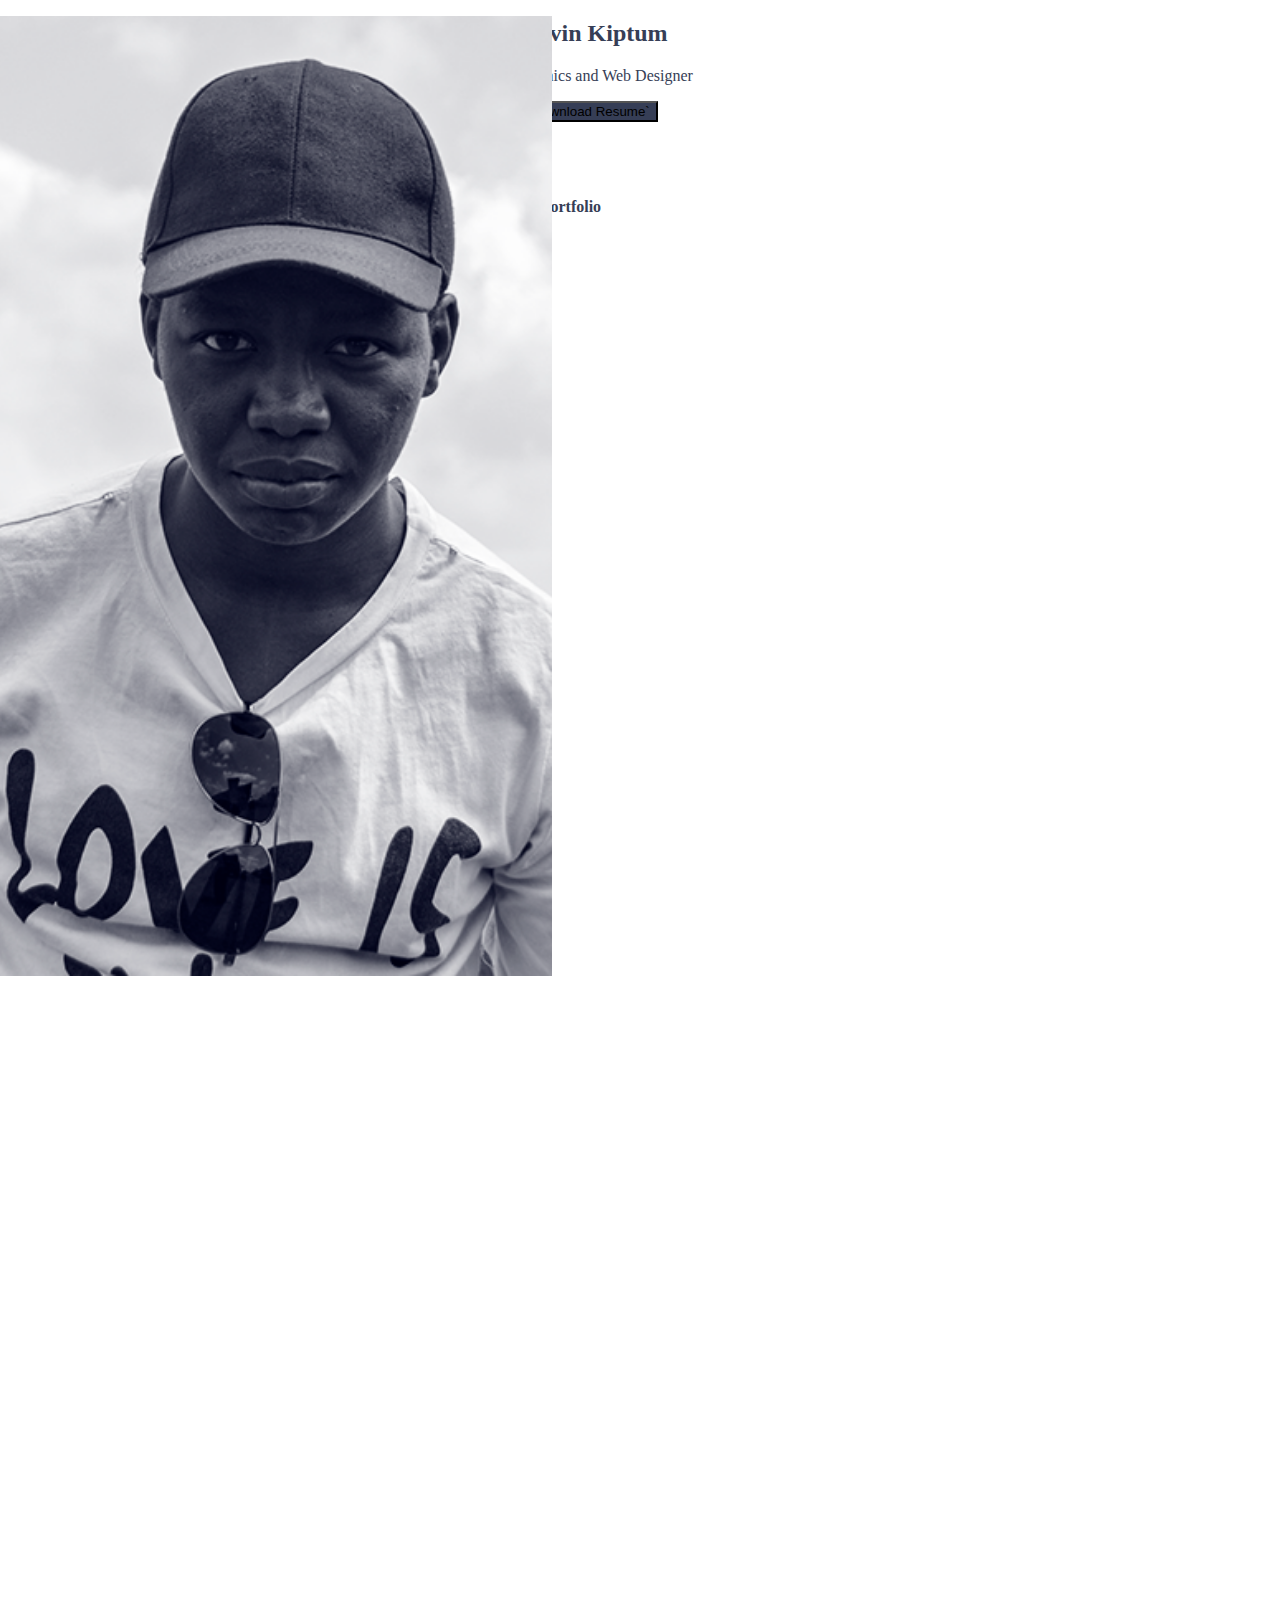
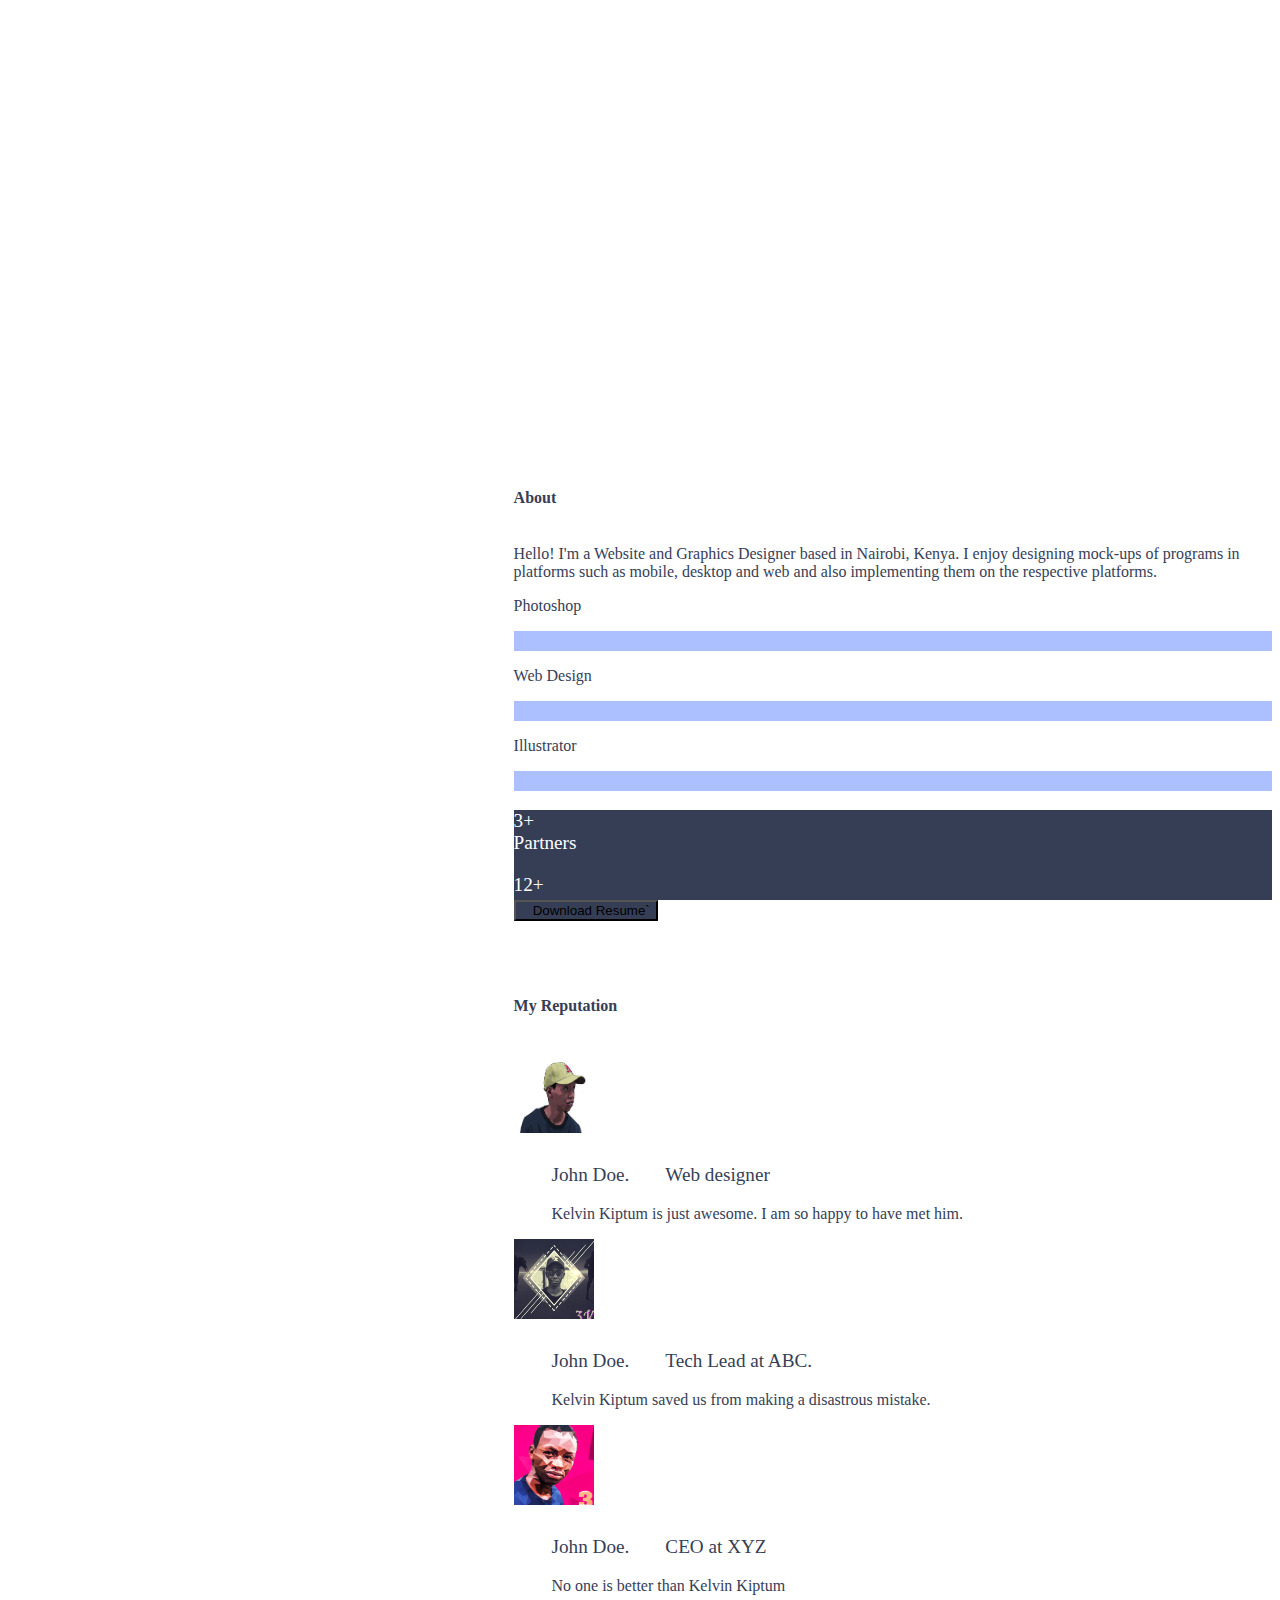
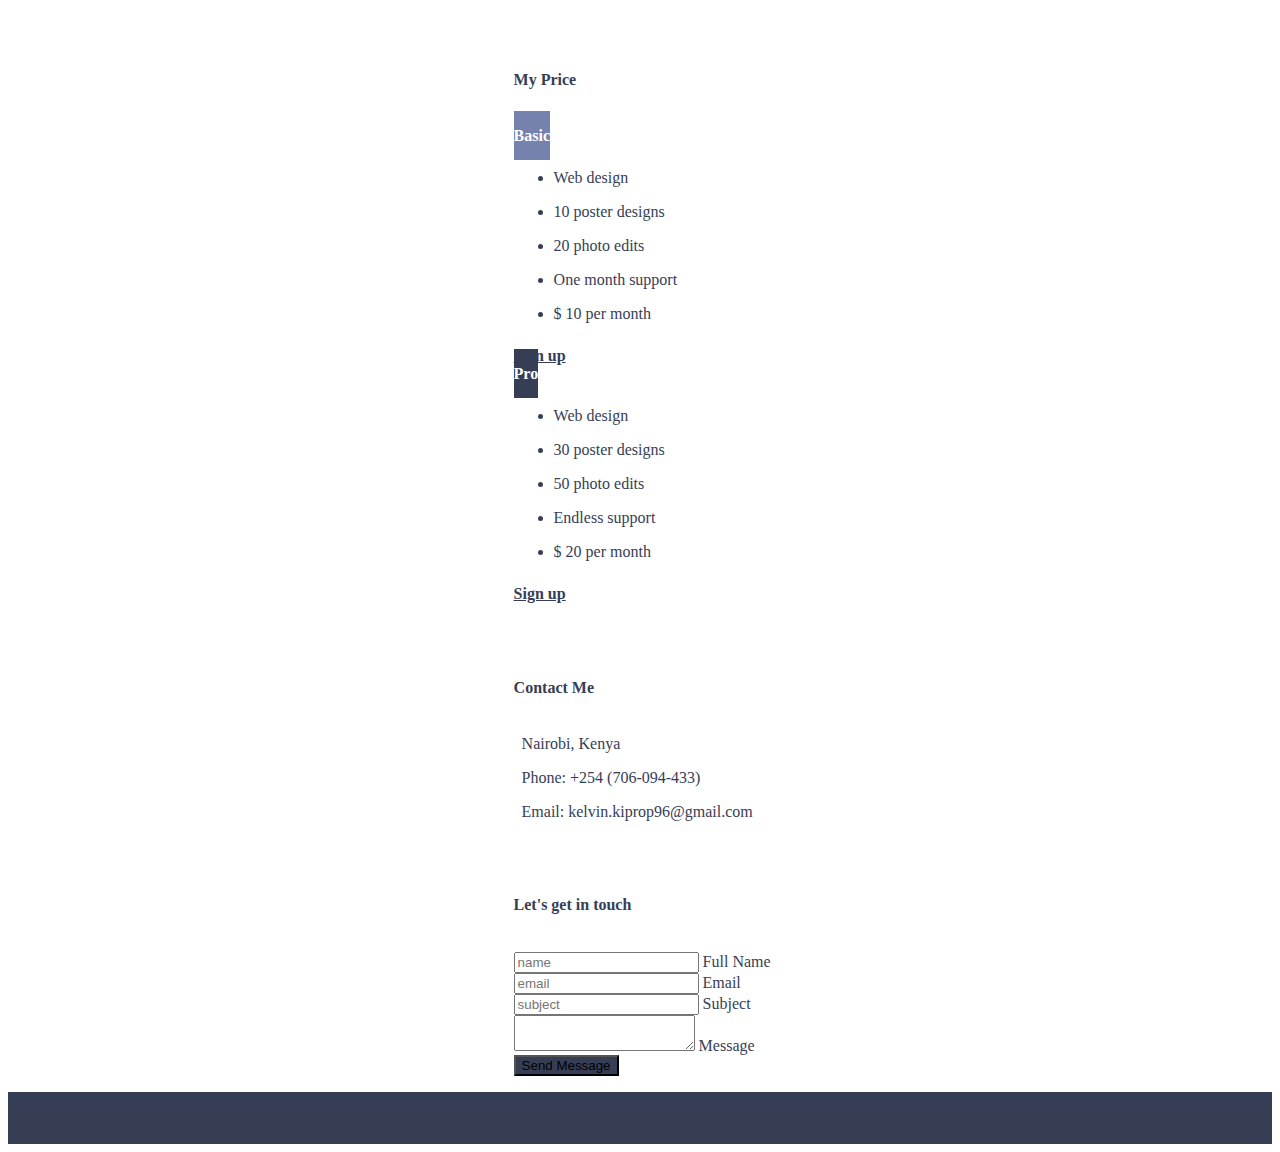
==== commit 8330cd43: "# refactored image assets for portfolio_jane_doe site" ====
--- a/index.html
+++ b/index.html
@@ -32,34 +32,34 @@
             <h4>My Portfolio</h4>
             <div class="row">
                 <div class="col m12 s12 main-image-container">
-                    <img src="res/images/portfolio/Vector%20art2.png" alt="" class="vertical-center ">
-                </div>
-                <div class="col m4 s6 image-container">
-                    <img src="res/images/portfolio/Cyborg%20v2.1.2.png" alt="" class="vertical-center ">
-                </div>
-                <div class="col m4 s6 image-container">
-                    <img src="res/images/portfolio/Low%20Poly2Crop.png" alt="" class="vertical-center ">
-                </div>
-                <div class="col m4 s6 image-container">
-                    <img src="res/images/portfolio/Caricature-Crop.png" alt="" class="vertical-center ">
-                </div>
-                <div class="col m4 s6 image-container">
-                    <img src="res/images/portfolio/Tiger%20Face%20(2).png" alt="" class="vertical-center ">
-                </div>
-                <div class="col m4 s6 image-container">
-                    <img src="res/images/portfolio/Cyborg%20v2.3.2.png" alt="" class="vertical-center ">
-                </div>
-                <div class="col m4 s6 image-container">
-                    <img src="res/images/portfolio/Eye%20color.png" alt="" class="vertical-center ">
-                </div>
-                <div class="col m4 s6 image-container">
-                    <img src="res/images/portfolio/Face%20Paint.png" alt="" class="vertical-center ">
-                </div>
-                <div class="col m4 s6 image-container">
-                    <img src="res/images/portfolio/High%20End-AMber.png" alt="" class="vertical-center ">
-                </div>
-                <div class="col m4 s6 image-container">
-                    <img src="res/images/portfolio/Text%20Potrait%20bw.png" alt="" class="vertical-center ">
+                    <img src="../../assets/images/Vector%20art2.png" alt="" class="vertical-center ">
+                </div>
+                <div class="col m4 s6 image-container">
+                    <img src="../../assets/images/Cyborg%20v2.1.2.png" alt="" class="vertical-center ">
+                </div>
+                <div class="col m4 s6 image-container">
+                    <img src="../../assets/images/Low%20Poly2Crop.png" alt="" class="vertical-center ">
+                </div>
+                <div class="col m4 s6 image-container">
+                    <img src="../../assets/images/Caricature-Crop.png" alt="" class="vertical-center ">
+                </div>
+                <div class="col m4 s6 image-container">
+                    <img src="../../assets/images/Tiger%20Face%20(2).png" alt="" class="vertical-center ">
+                </div>
+                <div class="col m4 s6 image-container">
+                    <img src="../../assets/images/Cyborg%20v2.3.2.png" alt="" class="vertical-center ">
+                </div>
+                <div class="col m4 s6 image-container">
+                    <img src="../../assets/images/Eye%20color.png" alt="" class="vertical-center ">
+                </div>
+                <div class="col m4 s6 image-container">
+                    <img src="../../assets/images/Face%20Paint.png" alt="" class="vertical-center ">
+                </div>
+                <div class="col m4 s6 image-container">
+                    <img src="../../assets/images/High%20End-AMber.png" alt="" class="vertical-center ">
+                </div>
+                <div class="col m4 s6 image-container">
+                    <img src="../../assets/images/Text%20Potrait%20bw.png" alt="" class="vertical-center ">
                 </div>
             </div>
         </div>
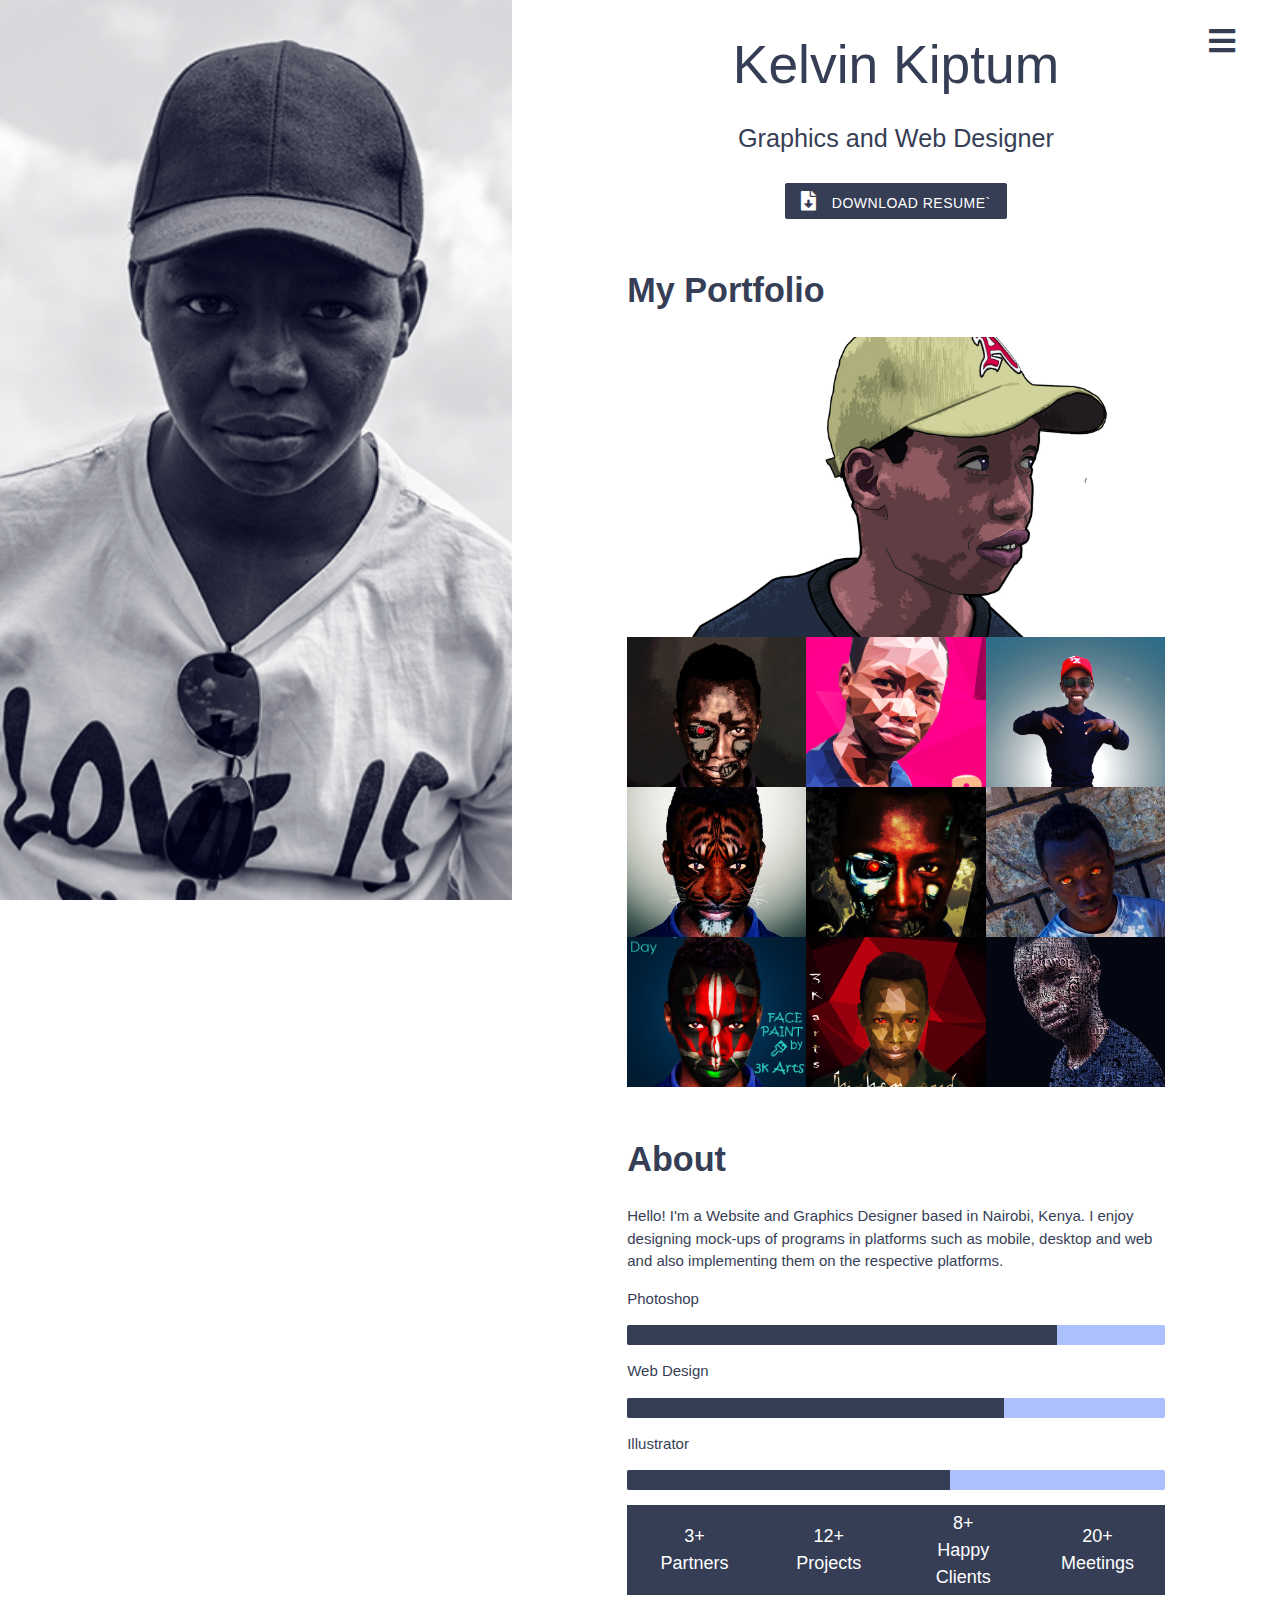
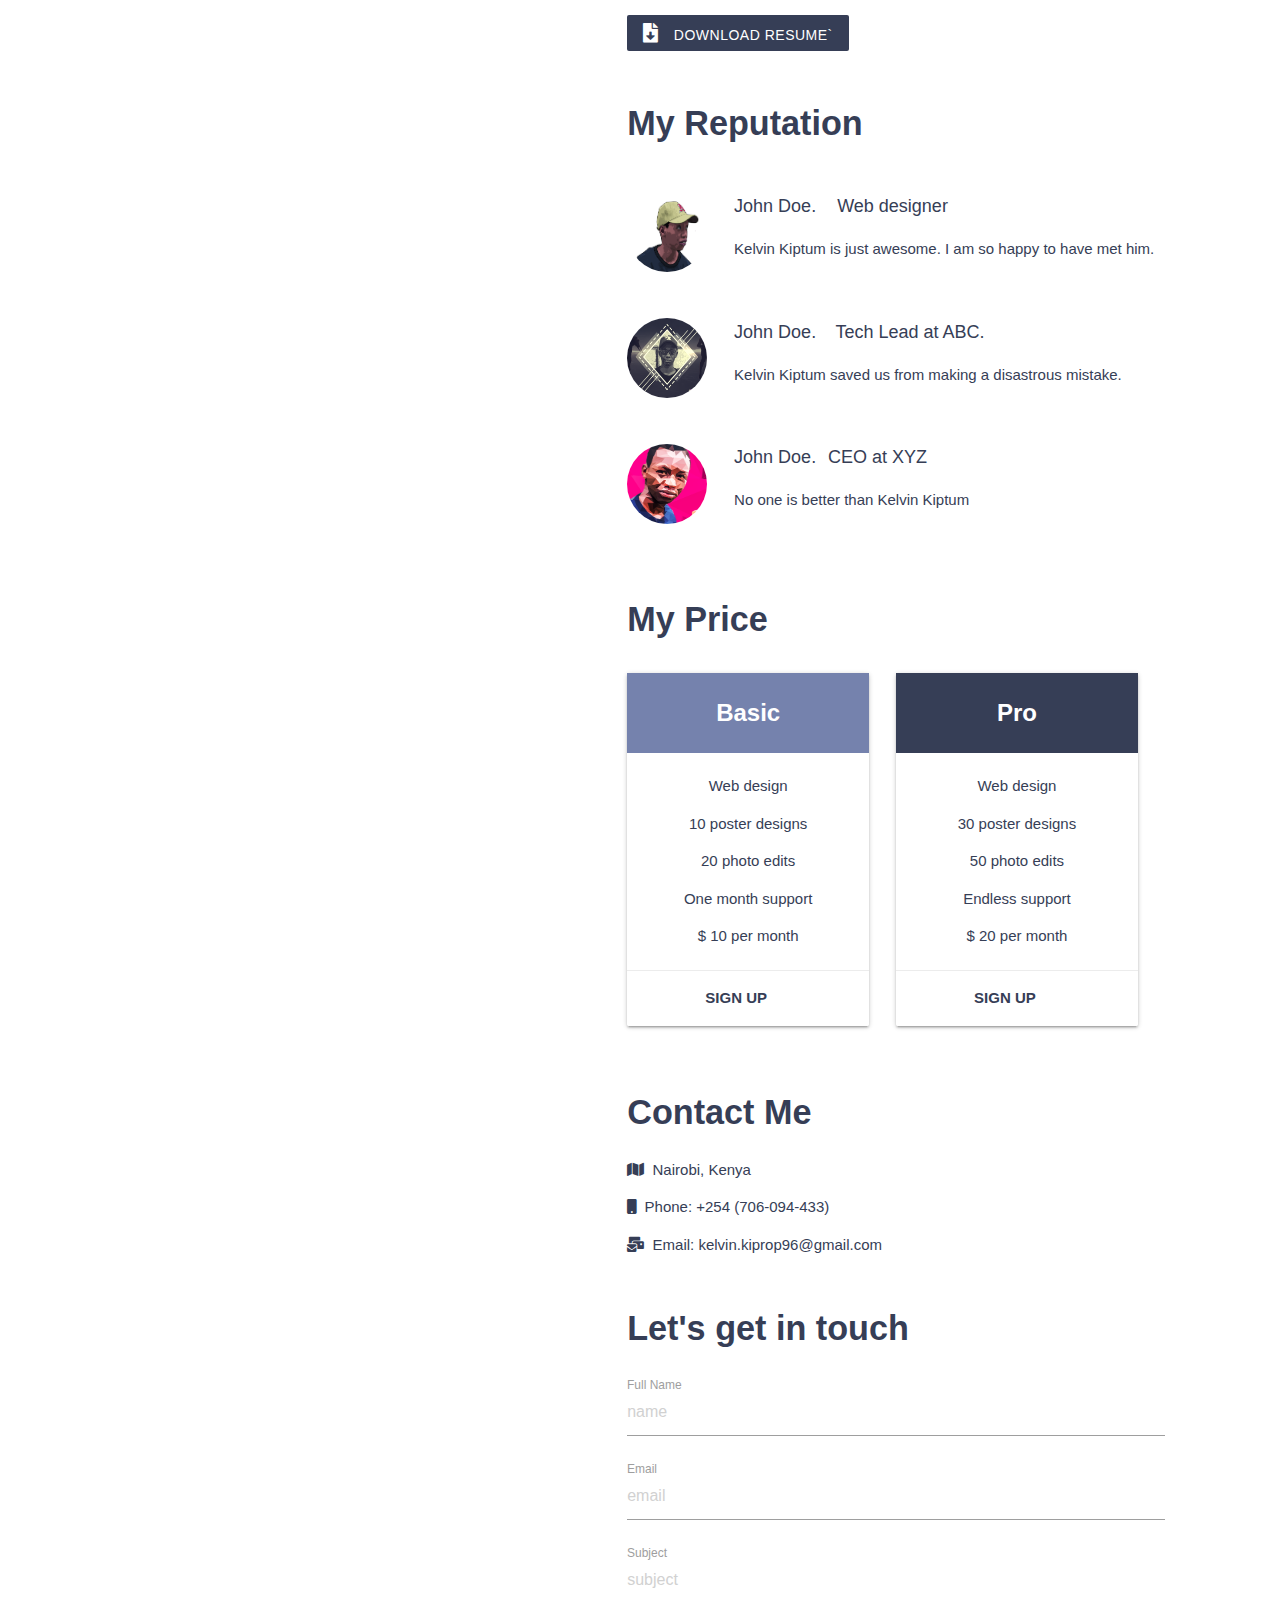
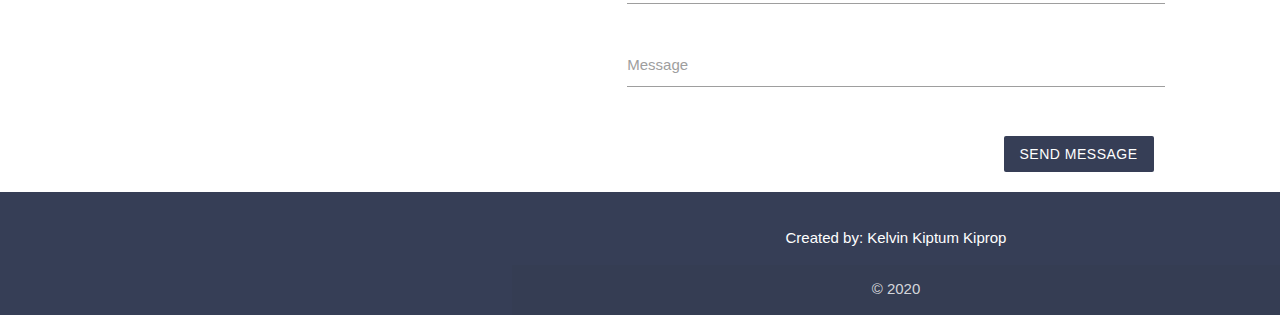
==== commit 901715e2: "# assets in place" ====
--- a/index.html
+++ b/index.html
@@ -4,8 +4,8 @@
     <title>Kelvin Kiptum Kiprop</title>
     <meta charset="UTF-8">
     <meta name="viewport" content="width=device-width, initial-scale=1.0">
-    <link rel="stylesheet" href="../../assets/css/vendor/materialize.min.css">
-    <link rel="stylesheet" href="../../assets/css/vendor/all.css">
+    <link rel="stylesheet" href="res/css/materialize.min.css">
+    <link rel="stylesheet" href="res/css/all.min.css">
     <link rel="stylesheet" href="res/css/index.css">
 </head>
 <body>
@@ -32,34 +32,34 @@
             <h4>My Portfolio</h4>
             <div class="row">
                 <div class="col m12 s12 main-image-container">
-                    <img src="../../assets/images/Vector%20art2.png" alt="" class="vertical-center ">
-                </div>
-                <div class="col m4 s6 image-container">
-                    <img src="../../assets/images/Cyborg%20v2.1.2.png" alt="" class="vertical-center ">
-                </div>
-                <div class="col m4 s6 image-container">
-                    <img src="../../assets/images/Low%20Poly2Crop.png" alt="" class="vertical-center ">
-                </div>
-                <div class="col m4 s6 image-container">
-                    <img src="../../assets/images/Caricature-Crop.png" alt="" class="vertical-center ">
-                </div>
-                <div class="col m4 s6 image-container">
-                    <img src="../../assets/images/Tiger%20Face%20(2).png" alt="" class="vertical-center ">
-                </div>
-                <div class="col m4 s6 image-container">
-                    <img src="../../assets/images/Cyborg%20v2.3.2.png" alt="" class="vertical-center ">
-                </div>
-                <div class="col m4 s6 image-container">
-                    <img src="../../assets/images/Eye%20color.png" alt="" class="vertical-center ">
-                </div>
-                <div class="col m4 s6 image-container">
-                    <img src="../../assets/images/Face%20Paint.png" alt="" class="vertical-center ">
-                </div>
-                <div class="col m4 s6 image-container">
-                    <img src="../../assets/images/High%20End-AMber.png" alt="" class="vertical-center ">
-                </div>
-                <div class="col m4 s6 image-container">
-                    <img src="../../assets/images/Text%20Potrait%20bw.png" alt="" class="vertical-center ">
+                    <img src="res/images/Vector%20art2.jpg" alt="" class="vertical-center ">
+                </div>
+                <div class="col m4 s6 image-container">
+                    <img src="res/images/Cyborg%20v2.1.2.png" alt="" class="vertical-center ">
+                </div>
+                <div class="col m4 s6 image-container">
+                    <img src="res/images/Low%20Poly2Crop.png" alt="" class="vertical-center ">
+                </div>
+                <div class="col m4 s6 image-container">
+                    <img src="res/images/Caricature-Crop.png" alt="" class="vertical-center ">
+                </div>
+                <div class="col m4 s6 image-container">
+                    <img src="res/images/Tiger%20Face%20(2).png" alt="" class="vertical-center ">
+                </div>
+                <div class="col m4 s6 image-container">
+                    <img src="res/images/Cyborg%20v2.3.2.png" alt="" class="vertical-center ">
+                </div>
+                <div class="col m4 s6 image-container">
+                    <img src="res/images/Eye%20color.png" alt="" class="vertical-center ">
+                </div>
+                <div class="col m4 s6 image-container">
+                    <img src="res/images/Face%20Paint.png" alt="" class="vertical-center ">
+                </div>
+                <div class="col m4 s6 image-container">
+                    <img src="res/images/High%20End-AMber.png" alt="" class="vertical-center ">
+                </div>
+                <div class="col m4 s6 image-container">
+                    <img src="res/images/Text%20Potrait.png" alt="" class="vertical-center ">
                 </div>
             </div>
         </div>
@@ -205,11 +205,11 @@
     </div>
     <div class="footer-copyright">
         <div class="container center-align">
-            © 2019
+            © 2020
         </div>
     </div>
 </footer>
-<script src="../../assets/js/vendor/materialize.min.js"></script>
+<script src="res/js/materialize.min.js"></script>
 <script src="res/js/index.js"></script>
 </body>
-</html>+</html>
